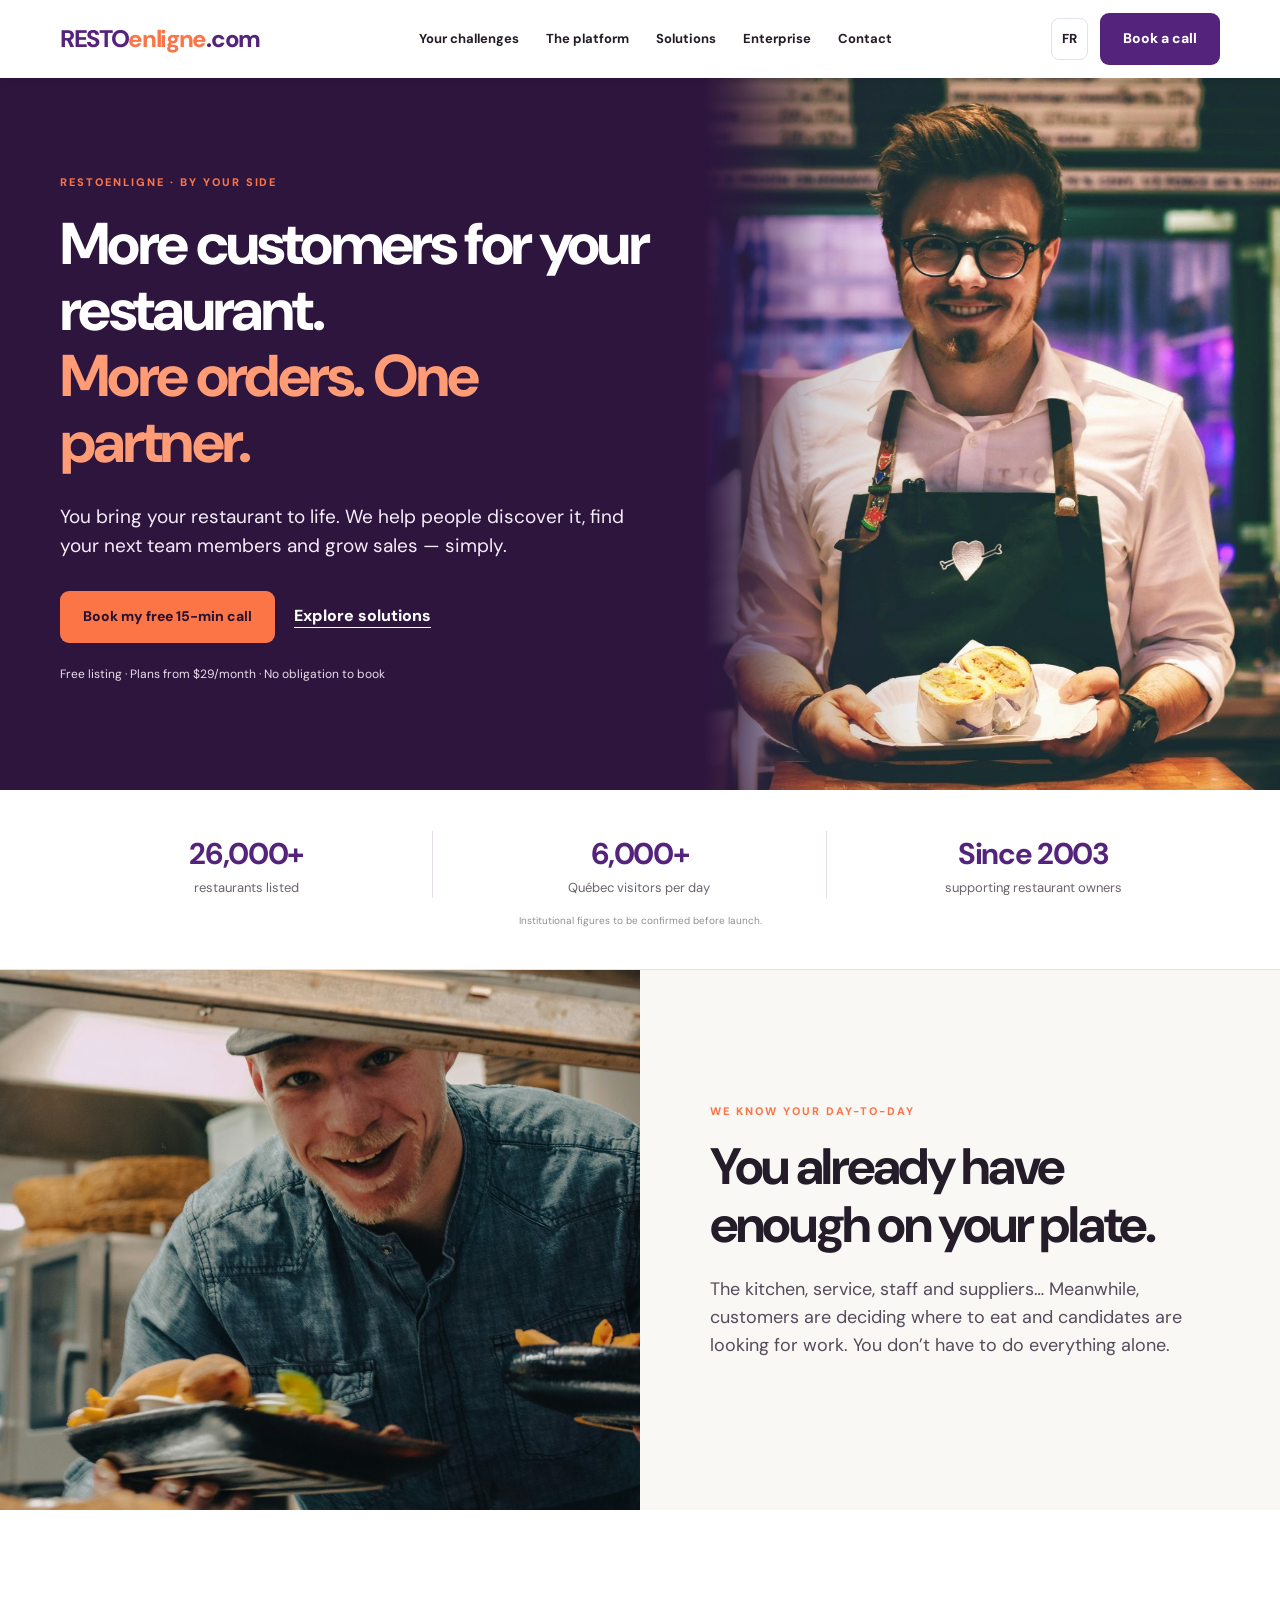
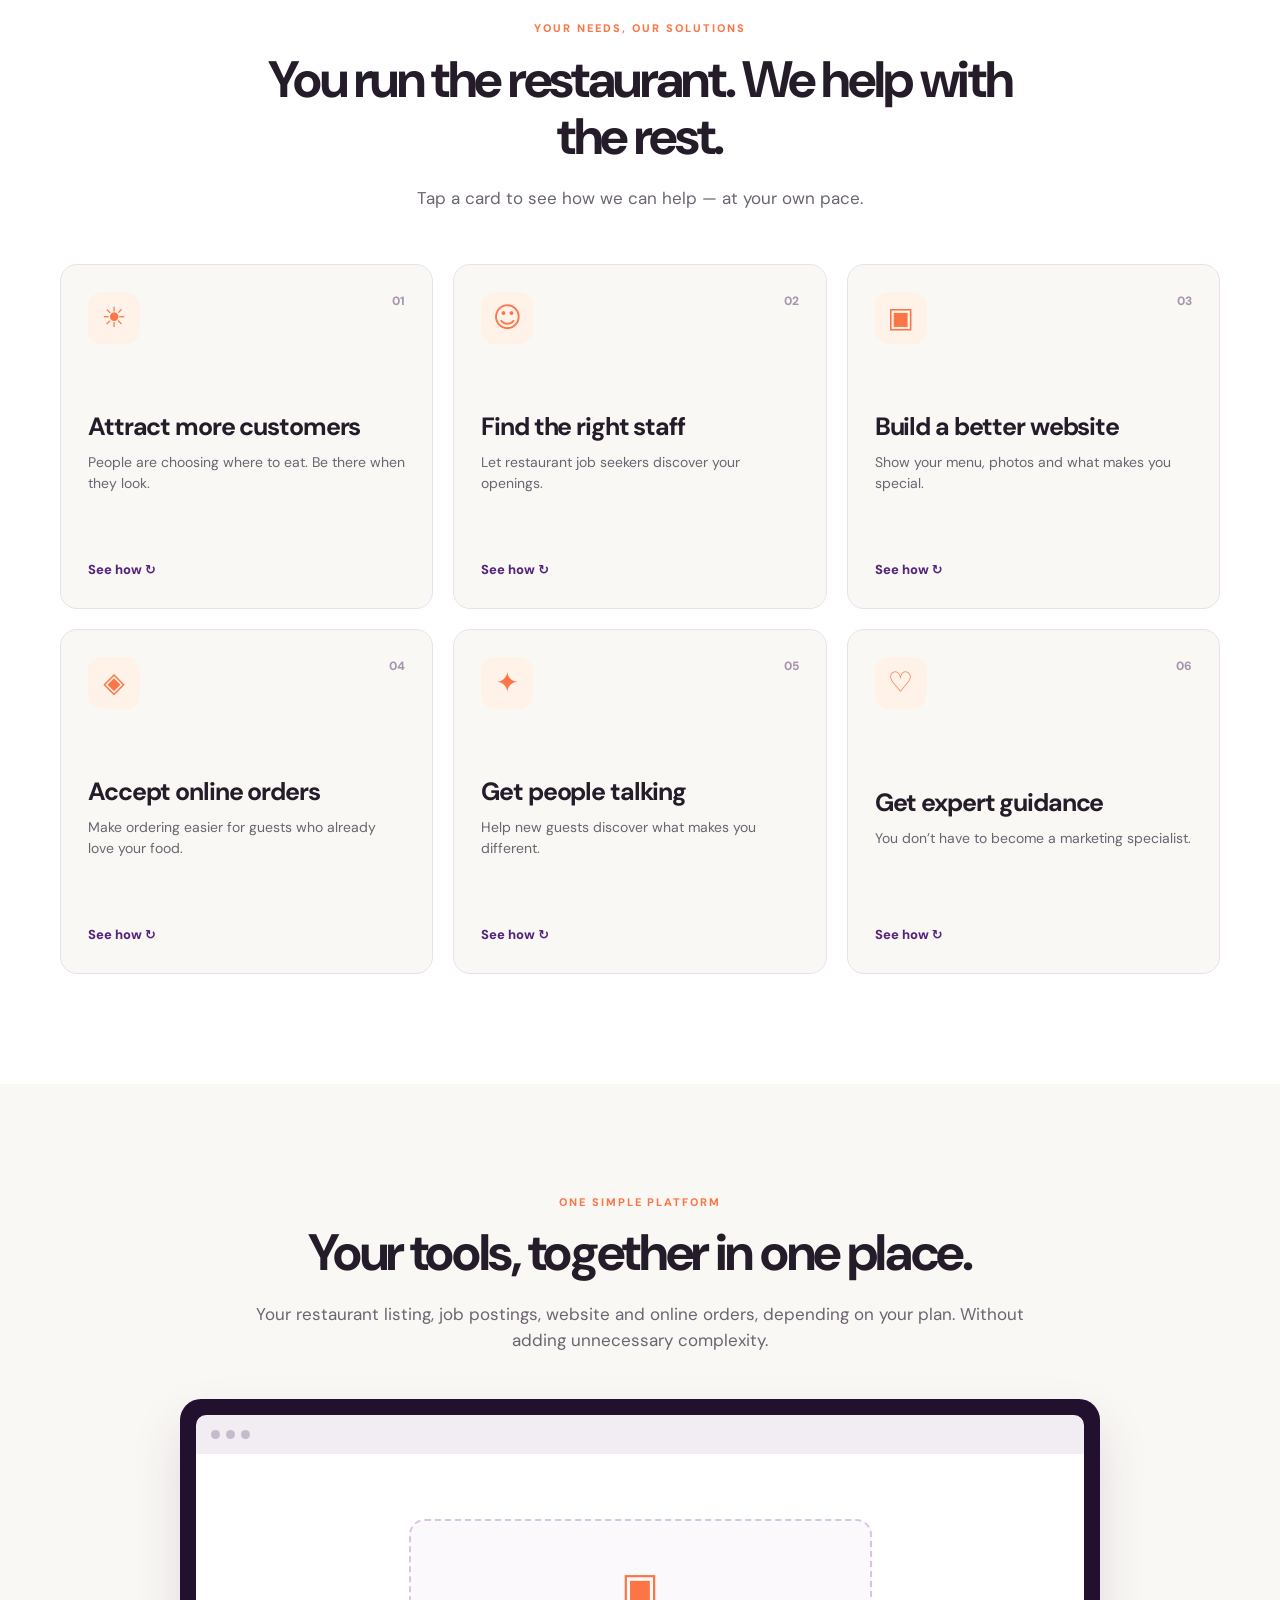
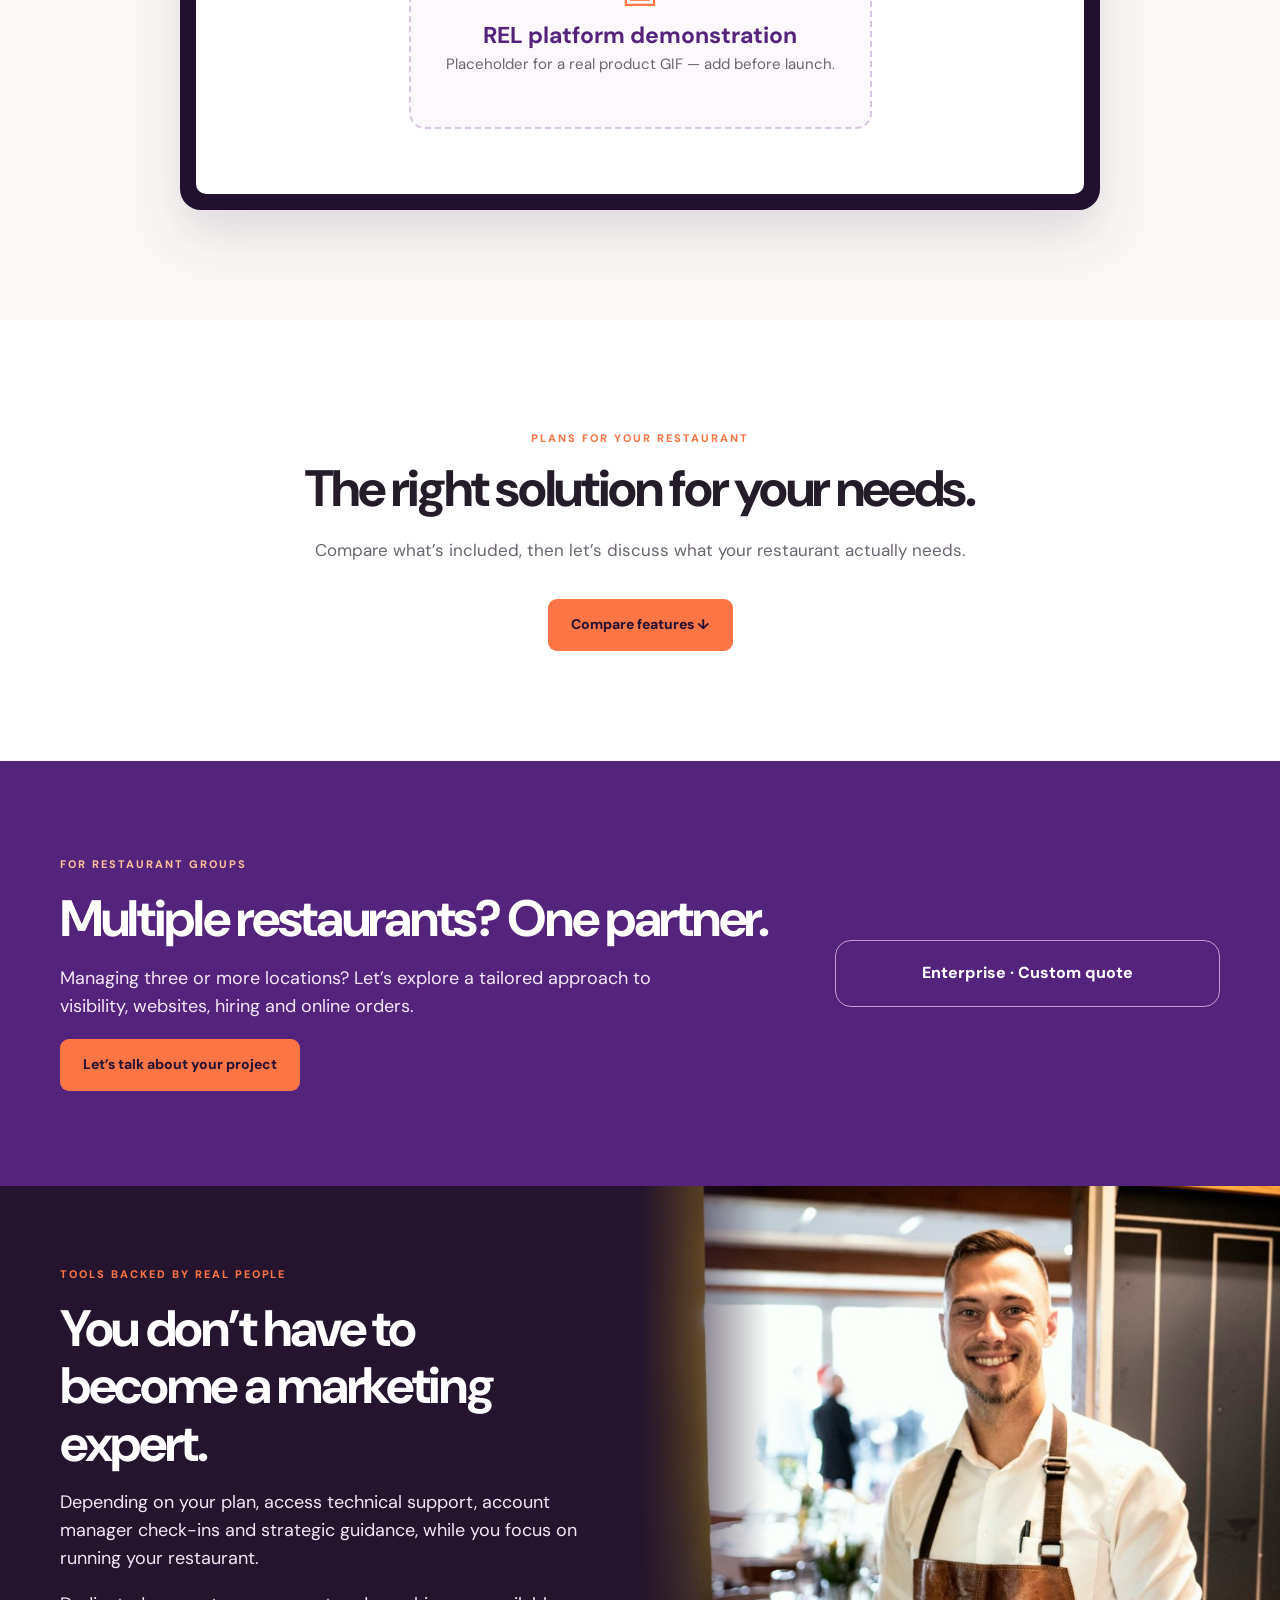
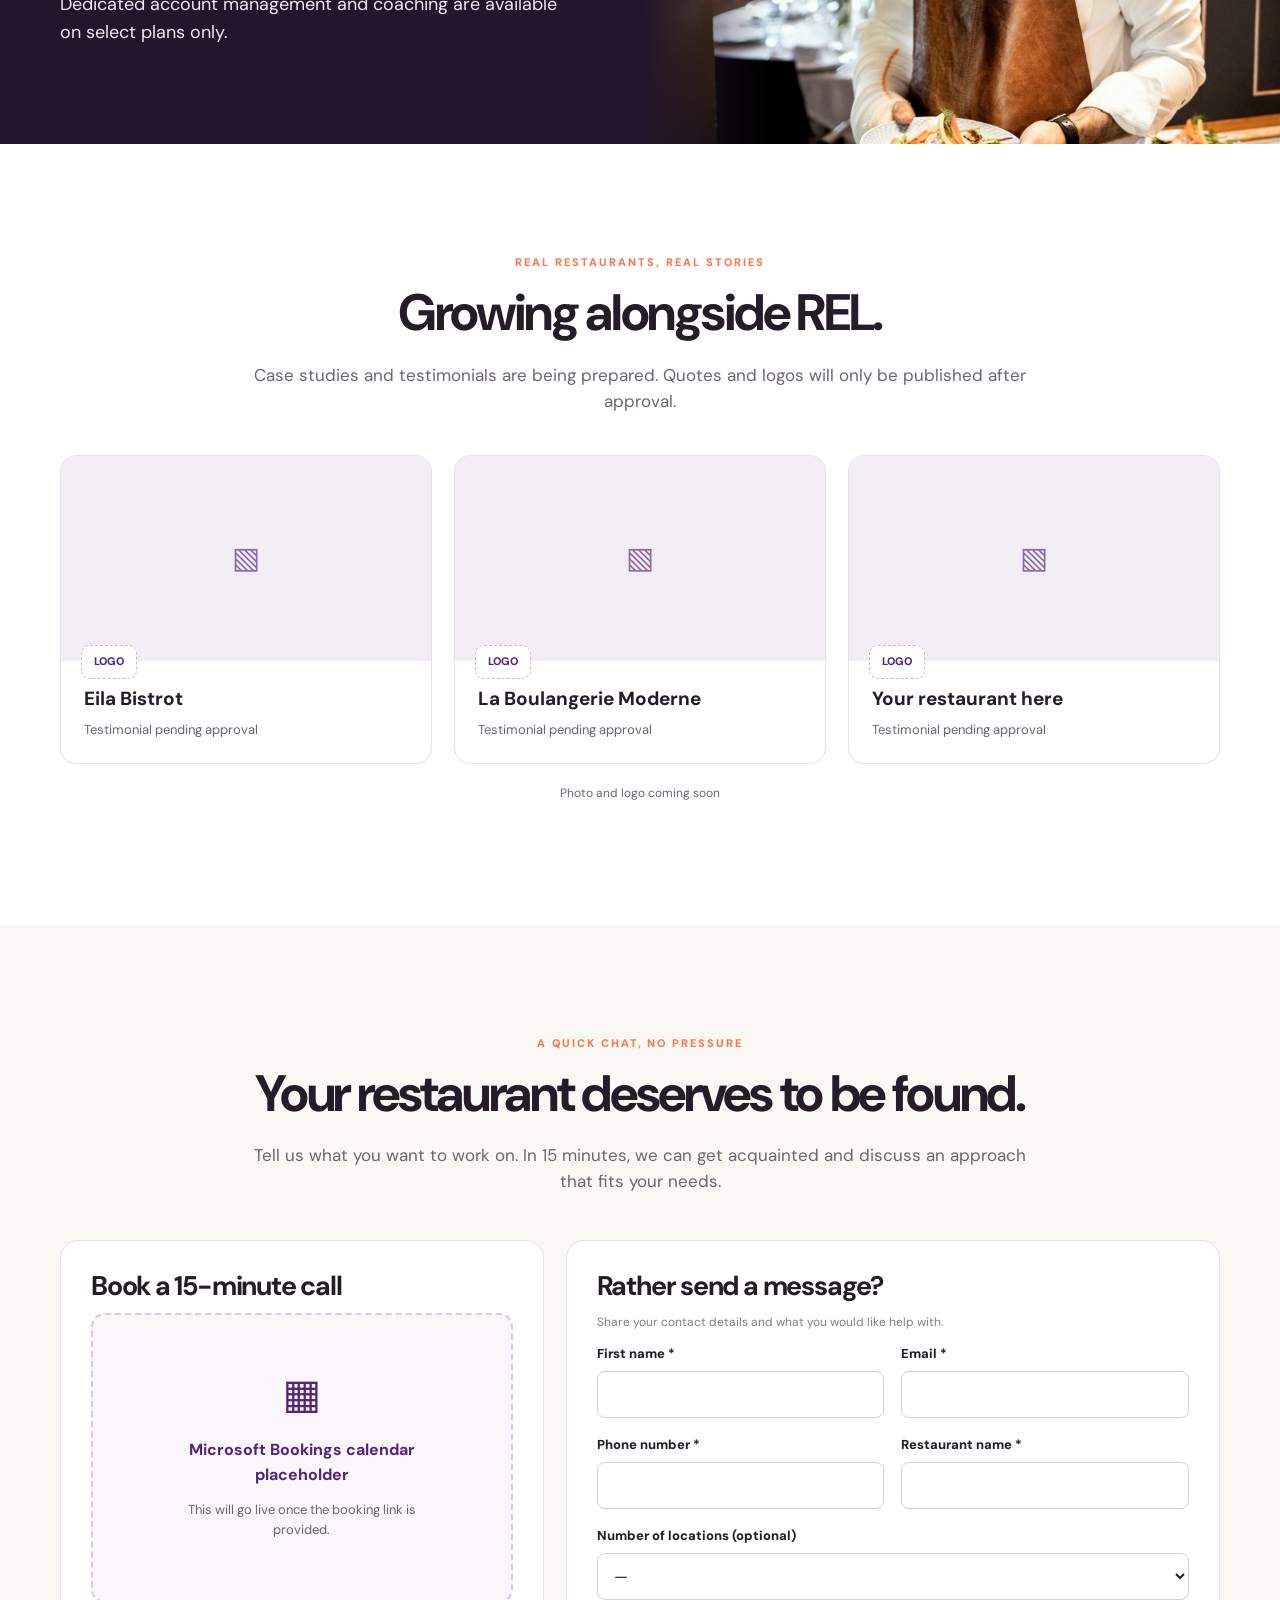
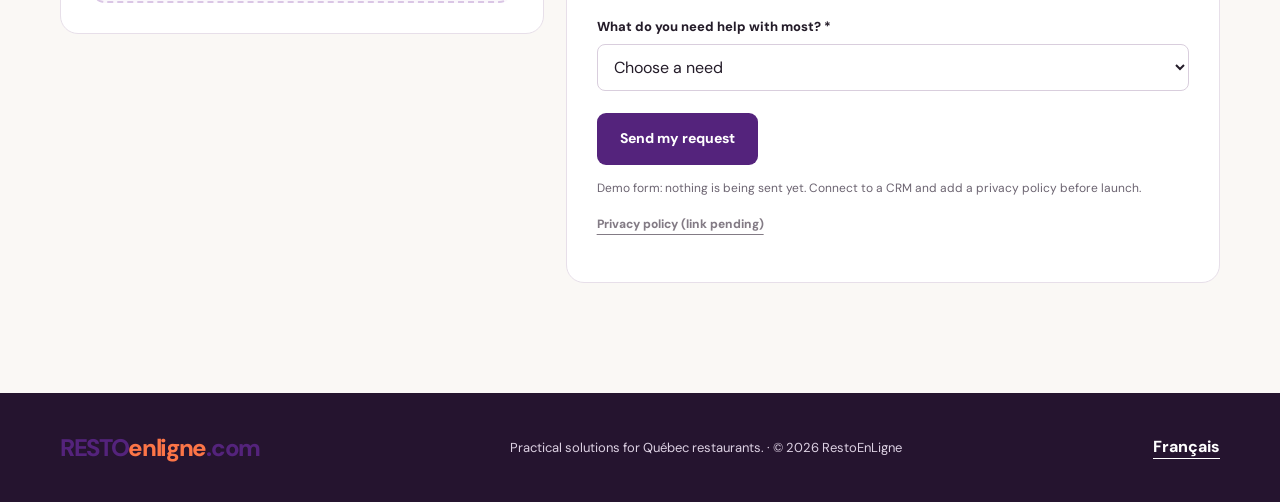
==== en/index.html @ 7eef3b2b "Add files via upload" ====
<!doctype html><html lang="en-CA"><head><meta charset="utf-8"><meta name="viewport" content="width=device-width,initial-scale=1"><meta name="theme-color" content="#54237C"><meta name="robots" content="noindex,nofollow"><title>Restaurant Visibility, Websites &amp; Online Ordering | RestoEnLigne</title><meta name="description" content="RestoEnLigne helps Québec restaurants with online visibility, hiring, restaurant websites and online orders. Free listing, plans from $29/month."><meta property="og:type" content="website"><meta property="og:title" content="Restaurant Visibility, Websites &amp; Online Ordering | RestoEnLigne"><meta property="og:description" content="RestoEnLigne helps Québec restaurants with online visibility, hiring, restaurant websites and online orders. Free listing, plans from $29/month."><link rel="stylesheet" href="../assets/styles.css"><link rel="preload" href="../assets/hero-restaurateur.jpg" as="image"><link rel="alternate" hreflang="fr-CA" href="https://restoenligne.com/restaurateurs/fr/"><link rel="alternate" hreflang="en-CA" href="https://restoenligne.com/restaurateurs/en/"><!-- Replace canonical/hreflang with actual deployment URLs when approved. Noindex stays on for review. --></head><body>
<a class="skip" href="#main">Skip to content</a><header class="header"><div class="nav container"><a class="logo" href="#top" aria-label="RestoEnLigne">RESTO<span>enligne</span>.com</a><nav class="links" id="navigation" aria-label="Main navigation"><a href="#defis">Your challenges</a><a href="#plateforme">The platform</a><a href="#solutions">Solutions</a><a href="#entreprise">Enterprise</a><a href="#contact">Contact</a></nav><div class="nav-right"><a class="lang" href="../fr/" hreflang="fr-CA">FR</a><a class="btn purple nav-cta" href="#contact">Book a call</a><button class="menu-button" type="button" aria-expanded="false" aria-controls="navigation" aria-label="Menu">☰</button></div></div></header>
<main id="main"><section id="top" class="hero"><div class="hero-grid"><div class="hero-copy"><div class="eyebrow">RestoEnLigne · by your side</div><h1>More customers for your restaurant.<em>More orders. One partner.</em></h1><p class="hero-desc">You bring your restaurant to life. We help people discover it, find your next team members and grow sales — simply.</p><div class="hero-actions"><a class="btn orange" href="#contact">Book my free 15-min call</a><a class="text-link" href="#defis">Explore solutions</a></div><p class="hero-note">Free listing · Plans from $29/month · No obligation to book</p></div><div class="hero-photo"><img src="../assets/hero-restaurateur.jpg" alt="Smiling restaurant worker behind the counter" fetchpriority="high"></div></div></section>
<section class="stats" aria-label="RestoEnLigne"><div class="container"><div class="stats-grid"><div class="stat"><strong>26,000+</strong><span>restaurants listed</span></div><div class="stat"><strong>6,000+</strong><span>Québec visitors per day</span></div><div class="stat"><strong>Since 2003</strong><span>supporting restaurant owners</span></div></div><p class="internal">Institutional figures to be confirmed before launch.</p></div></section>
<section class="split-band" id="defis"><div class="photo"><img src="../assets/cuisine-commandes.jpg" alt="Restaurant worker preparing food in a kitchen" loading="lazy"></div><div class="copy"><div class="eyebrow">We know your day-to-day</div><h2>You already have enough on your plate.</h2><p>The kitchen, service, staff and suppliers… Meanwhile, customers are deciding where to eat and candidates are looking for work. You don’t have to do everything alone.</p></div></section>
<section class="section cards-section" id="solutions"><div class="container"><div class="intro"><div class="eyebrow">Your needs, our solutions</div><h2>You run the restaurant. We help with the rest.</h2><p>Tap a card to see how we can help — at your own pace.</p></div><div class="cards-grid"><article class="flip" id="card-clients"><div class="flip-inner"><div class="face front"><div class="card-top"><span class="card-icon" aria-hidden="true">☀</span><span class="card-num">01</span></div><div><h3>Attract more customers</h3><p>People are choosing where to eat. Be there when they look.</p></div><span class="card-action">See how ↻</span></div><div class="face back"><div><small>A solution worth considering</small><div class="plan">Essential · Spotlight</div><h3>Help customers discover you online.</h3><p>An optimized RestoEnLigne listing helps people find your restaurant. Spotlight offers a free basic listing to get started.</p></div><span class="card-action">Back ↻</span></div></div><button class="flip-button" type="button" aria-pressed="false" aria-label="Attract more customers — See how"></button><a href="#contact" data-need="clients" class="card-link" aria-label="Let’s talk: Attract more customers">Let’s talk ↗</a></article><article class="flip" id="card-staff"><div class="flip-inner"><div class="face front"><div class="card-top"><span class="card-icon" aria-hidden="true">☺</span><span class="card-num">02</span></div><div><h3>Find the right staff</h3><p>Let restaurant job seekers discover your openings.</p></div><span class="card-action">See how ↻</span></div><div class="face back"><div><small>A solution worth considering</small><div class="plan">Essential</div><h3>Your job openings, easier to find.</h3><p>Publish job postings on RestoEnLigne so they can be discovered through search engines, subject to indexing criteria.</p></div><span class="card-action">Back ↻</span></div></div><button class="flip-button" type="button" aria-pressed="false" aria-label="Find the right staff — See how"></button><a href="#contact" data-need="staff" class="card-link" aria-label="Let’s talk: Find the right staff">Let’s talk ↗</a></article><article class="flip" id="card-website"><div class="flip-inner"><div class="face front"><div class="card-top"><span class="card-icon" aria-hidden="true">▣</span><span class="card-num">03</span></div><div><h3>Build a better website</h3><p>Show your menu, photos and what makes you special.</p></div><span class="card-action">See how ↻</span></div><div class="face back"><div><small>A solution worth considering</small><div class="plan">Visibility</div><h3>A website worthy of your food.</h3><p>A custom restaurant website featuring your menu, photos and all the information customers need.</p></div><span class="card-action">Back ↻</span></div></div><button class="flip-button" type="button" aria-pressed="false" aria-label="Build a better website — See how"></button><a href="#contact" data-need="website" class="card-link" aria-label="Let’s talk: Build a better website">Let’s talk ↗</a></article><article class="flip" id="card-orders"><div class="flip-inner"><div class="face front"><div class="card-top"><span class="card-icon" aria-hidden="true">◈</span><span class="card-num">04</span></div><div><h3>Accept online orders</h3><p>Make ordering easier for guests who already love your food.</p></div><span class="card-action">See how ↻</span></div><div class="face back"><div><small>A solution worth considering</small><div class="plan">Performance</div><h3>Make direct ordering easier.</h3><p>A dedicated restaurant page and an online ordering module. A 10% fee applies to online orders.</p></div><span class="card-action">Back ↻</span></div></div><button class="flip-button" type="button" aria-pressed="false" aria-label="Accept online orders — See how"></button><a href="#contact" data-need="orders" class="card-link" aria-label="Let’s talk: Accept online orders">Let’s talk ↗</a></article><article class="flip" id="card-marketing"><div class="flip-inner"><div class="face front"><div class="card-top"><span class="card-icon" aria-hidden="true">✦</span><span class="card-num">05</span></div><div><h3>Get people talking</h3><p>Help new guests discover what makes you different.</p></div><span class="card-action">See how ↻</span></div><div class="face back"><div><small>A solution worth considering</small><div class="plan">All-in-One · let’s discuss</div><h3>Put your restaurant in the spotlight.</h3><p>Promotional pages are included with All-in-One. Local marketing and creator partnerships can be discussed based on your goals.</p></div><span class="card-action">Back ↻</span></div></div><button class="flip-button" type="button" aria-pressed="false" aria-label="Get people talking — See how"></button><a href="#contact" data-need="marketing" class="card-link" aria-label="Let’s talk: Get people talking">Let’s talk ↗</a></article><article class="flip" id="card-coaching"><div class="flip-inner"><div class="face front"><div class="card-top"><span class="card-icon" aria-hidden="true">♡</span><span class="card-num">06</span></div><div><h3>Get expert guidance</h3><p>You don’t have to become a marketing specialist.</p></div><span class="card-action">See how ↻</span></div><div class="face back"><div><small>A solution worth considering</small><div class="plan">Select annual plans</div><h3>Useful tools, real people.</h3><p>Chat and email support starting with Essential. Account management and coaching are available on select annual plans only.</p></div><span class="card-action">Back ↻</span></div></div><button class="flip-button" type="button" aria-pressed="false" aria-label="Get expert guidance — See how"></button><a href="#contact" data-need="coaching" class="card-link" aria-label="Let’s talk: Get expert guidance">Let’s talk ↗</a></article></div></div></section>
<section class="section product" id="plateforme"><div class="container"><div class="intro"><div class="eyebrow">One simple platform</div><h2>Your tools, together in one place.</h2><p>Your restaurant listing, job postings, website and online orders, depending on your plan. Without adding unnecessary complexity.</p></div><div class="mock-browser"><div class="mock-bar"><span class="mock-dot"></span><span class="mock-dot"></span><span class="mock-dot"></span></div><div class="mock-screen"><div class="gif-placeholder"><div style="font-size:40px;color:var(--orange)" aria-hidden="true">▣</div><strong>REL platform demonstration</strong><p>Placeholder for a real product GIF — add before launch.</p></div></div></div></div></section>
<section class="section compare" id="comparateur"><div class="container"><div class="intro"><div class="eyebrow">Plans for your restaurant</div><h2>The right solution for your needs.</h2><p>Compare what’s included, then let’s discuss what your restaurant actually needs.</p></div><details><summary><span class="btn orange">Compare features ↓</span></summary><div class="table-scroll" role="region" tabindex="0" aria-label="The right solution for your needs."><table><thead><tr><th scope="col">Features</th><th scope="col" class="">Spotlight</th><th scope="col" class="">Essential</th><th scope="col" class="">Visibility</th><th scope="col" class="">Performance</th><th scope="col" class="featured">All-in-One</th><th scope="col" class="">Enterprise</th></tr></thead><tbody><tr><th scope="row">RestoEnLigne listing</th><td class=""><span class=check aria-label=Included>✓</span></td><td class=""><span class=check aria-label=Included>✓</span></td><td class=""><span class=check aria-label=Included>✓</span></td><td class=""><span class=check aria-label=Included>✓</span></td><td class="featured"><span class=check aria-label=Included>✓</span></td><td class="">Custom</td></tr><tr><th scope="row">Online visibility</th><td class="">—</td><td class=""><span class=check aria-label=Included>✓</span></td><td class=""><span class=check aria-label=Included>✓</span></td><td class="">—</td><td class="featured"><span class=check aria-label=Included>✓</span></td><td class="">Custom</td></tr><tr><th scope="row">Job postings</th><td class="">—</td><td class="">Included</td><td class="">Unlimited + promoted</td><td class="">—</td><td class="featured">Unlimited + promoted</td><td class="">Custom</td></tr><tr><th scope="row">Custom website</th><td class="">—</td><td class="">—</td><td class=""><span class=check aria-label=Included>✓</span></td><td class="">—</td><td class="featured"><span class=check aria-label=Included>✓</span></td><td class="">Custom</td></tr><tr><th scope="row">Promotional pages</th><td class="">—</td><td class="">—</td><td class="">—</td><td class="">—</td><td class="featured"><span class=check aria-label=Included>✓</span></td><td class="">Custom</td></tr><tr><th scope="row">Online ordering</th><td class="">—</td><td class="">—</td><td class="">—</td><td class=""><span class=check aria-label=Included>✓</span></td><td class="featured"><span class=check aria-label=Included>✓</span></td><td class="">Custom</td></tr><tr><th scope="row">Chat and email support</th><td class="">—</td><td class=""><span class=check aria-label=Included>✓</span></td><td class=""><span class=check aria-label=Included>✓</span></td><td class="">To confirm</td><td class="featured"><span class=check aria-label=Included>✓</span></td><td class="">Custom</td></tr><tr><th scope="row">Annual-plan guidance</th><td class="">—</td><td class="">REL Academy</td><td class="">Quarterly check-in</td><td class="">—</td><td class="featured">Monthly check-ins + quarterly coaching</td><td class="">Custom</td></tr></tbody></table></div><p class="compare-foot">A 10% fee applies to online orders. Exact plan terms are confirmed during your call.</p></details></div></section>
<section class="enterprise" id="entreprise"><div class="container enterprise-grid"><div><div class="eyebrow" style="color:#ffbe9c">For restaurant groups</div><h2>Multiple restaurants? One partner.</h2><p>Managing three or more locations? Let’s explore a tailored approach to visibility, websites, hiring and online orders.</p><a class="btn orange" href="#contact">Let’s talk about your project</a></div><div class="enterprise-pill">Enterprise · Custom quote</div></div></section>
<section class="human"><div class="human-copy"><div class="eyebrow">Tools backed by real people</div><h2>You don’t have to become a marketing expert.</h2><p>Depending on your plan, access technical support, account manager check-ins and strategic guidance, while you focus on running your restaurant.</p><p class="footnote">Dedicated account management and coaching are available on select plans only.</p></div><div class="human-photo"><img src="../assets/service-equipe.jpg" alt="Restaurant staff member in the dining area" loading="lazy"></div></section>
<section class="section stories" id="temoignages" data-status="placeholder"><div class="container"><div class="intro"><div class="eyebrow">Real restaurants, real stories</div><h2>Growing alongside REL.</h2><p>Case studies and testimonials are being prepared. Quotes and logos will only be published after approval.</p></div><div class="stories-grid"><article class="story"><div class="story-photo" role="img" aria-label="Photo and logo coming soon"><span class="photo-icon" aria-hidden="true">▧</span><div class="logo-slot">LOGO</div></div><div class="story-body"><strong>Eila Bistrot</strong><p>Testimonial pending approval</p></div></article><article class="story"><div class="story-photo" role="img" aria-label="Photo and logo coming soon"><span class="photo-icon" aria-hidden="true">▧</span><div class="logo-slot">LOGO</div></div><div class="story-body"><strong>La Boulangerie Moderne</strong><p>Testimonial pending approval</p></div></article><article class="story"><div class="story-photo" role="img" aria-label="Photo and logo coming soon"><span class="photo-icon" aria-hidden="true">▧</span><div class="logo-slot">LOGO</div></div><div class="story-body"><strong>Your restaurant here</strong><p>Testimonial pending approval</p></div></article></div><p class="stories-note">Photo and logo coming soon</p></div></section>
<section class="section contact" id="contact"><div class="container"><div class="intro"><div class="eyebrow">A quick chat, no pressure</div><h2>Your restaurant deserves to be found.</h2><p>Tell us what you want to work on. In 15 minutes, we can get acquainted and discuss an approach that fits your needs.</p></div><div class="contact-grid"><div class="contact-panel"><h3>Book a 15-minute call</h3><div class="booking-placeholder"><span aria-hidden="true">▦</span><strong>Microsoft Bookings calendar placeholder</strong><p>This will go live once the booking link is provided.</p></div></div><div class="contact-panel"><h3>Rather send a message?</h3><p class="footnote">Share your contact details and what you would like help with.</p><form id="contact-form"><div class="form-grid"><div class="field"><label for="first">First name *</label><input id="first" name="first" required autocomplete="given-name" maxlength="80"></div><div class="field"><label for="email">Email *</label><input id="email" name="email" type="email" required autocomplete="email" maxlength="254"></div><div class="field"><label for="phone">Phone number *</label><input id="phone" name="phone" type="tel" inputmode="tel" autocomplete="tel" pattern="[+0-9 ()-]{7,24}" title="7 to 24 characters: numbers, +, spaces, parentheses and dashes" required></div><div class="field"><label for="restaurant">Restaurant name *</label><input id="restaurant" name="restaurant" required maxlength="130" autocomplete="organization"></div><div class="field wide"><label for="locations">Number of locations (optional)</label><select id="locations" name="locations"><option value="">—</option><option>1</option><option>2</option><option>3–5</option><option>6+</option></select></div><div class="field wide"><label for="need">What do you need help with most? *</label><select id="need" name="need" required><option value="">Choose a need</option><option value="clients">Attract more customers</option><option value="staff">Find restaurant staff</option><option value="website">Create or improve my website</option><option value="orders">Accept online orders</option><option value="marketing">Get people talking about my restaurant</option><option value="coaching">Get coaching / guidance</option><option value="multiple">Several needs</option><option value="other">Other</option></select></div><div class="field wide hidden" id="other-wrap"><label for="other">Tell us more</label><textarea id="other" name="other"></textarea></div></div><button class="btn purple" type="submit" style="margin-top:22px">Send my request</button><p class="privacy-note">Demo form: nothing is being sent yet. Connect to a CRM and add a privacy policy before launch.</p><p><a class="text-link footnote" href="#" aria-disabled="true" onclick="return false">Privacy policy (link pending)</a></p><p id="form-msg" tabindex="-1" hidden class="form-msg" role="status">Demo form only: your message has not been sent.</p></form></div></div></div></section></main>
<footer class="footer"><div class="container"><a class="logo" href="#top">RESTO<span>enligne</span>.com</a><p>Practical solutions for Québec restaurants. · © 2026 RestoEnLigne</p><a href="../fr/" class="text-link">Français</a></div></footer><script src="../assets/site.js" defer></script></body></html>
---- assets/styles.css ----
@import url('https://fonts.googleapis.com/css2?family=DM+Sans:wght@400;500;600;700;800&display=swap');
:root{--purple:#54237c;--purple-dark:#2d153e;--orange:#fc7547;--cream:#faf8f5;--ink:#241c29;--muted:#6c6471;--line:#e7dfe9}*{box-sizing:border-box}html{scroll-behavior:smooth}body{margin:0;color:var(--ink);font:16px/1.55 'DM Sans',system-ui,sans-serif;background:#fff}h1,h2,h3,p{margin-top:0}h1,h2,h3{letter-spacing:-.045em;line-height:1.12}a{color:inherit;text-decoration:none}button,input,select,textarea{font:inherit}button{cursor:pointer}button:focus-visible,a:focus-visible,input:focus-visible,select:focus-visible,textarea:focus-visible{outline:3px solid var(--orange);outline-offset:4px}img{max-width:100%;height:auto} .container{width:min(1160px,calc(100% - 48px));margin-inline:auto} .skip{position:absolute;left:-9999px;background:white;padding:10px;z-index:100}.skip:focus{left:12px;top:12px}.header{height:78px;background:white;position:sticky;top:0;z-index:40;box-shadow:0 1px 12px #190b1e12}.nav{height:100%;display:flex;align-items:center;justify-content:space-between;gap:20px}.logo{color:var(--purple);font-weight:800;font-size:24px;letter-spacing:-.055em;white-space:nowrap}.logo span{color:var(--orange)}.links{display:flex;align-items:center;gap:27px;font-size:13px;font-weight:700}.nav-right{display:flex;align-items:center;gap:12px}.lang{font-size:13px;font-weight:800;border:1px solid var(--line);border-radius:8px;padding:10px}.menu-button{display:none;border:0;background:transparent;font-size:24px}.btn{display:inline-flex;align-items:center;justify-content:center;border:0;border-radius:9px;padding:15px 23px;font-size:14px;font-weight:800;min-height:48px;transition:transform .15s ease,filter .15s ease;text-align:center}.btn:hover{transform:translateY(-2px);filter:brightness(1.04)}.btn.purple{background:var(--purple);color:#fff}.btn.orange{background:var(--orange);color:#281231}.btn.white{background:white;color:var(--purple)}.text-link{font-weight:800;text-decoration:underline;text-underline-offset:6px}.eyebrow{font-size:11px;font-weight:800;letter-spacing:.18em;text-transform:uppercase;color:var(--orange)}.section{padding:110px 0}.intro{text-align:center;max-width:800px;margin:0 auto}.intro h2{font-size:clamp(34px,4vw,58px);margin:13px 0 20px}.intro p{font-size:17px;color:var(--muted)}.hero{background:var(--purple-dark);color:white;min-height:640px}.hero-grid{display:grid;grid-template-columns:minmax(0,1.1fr) minmax(0,.9fr);align-items:stretch;min-height:640px}.hero-copy{padding:96px 38px 95px max(24px,calc((100vw - 1160px)/2));align-self:center;position:relative;z-index:2}.hero h1{font-size:clamp(42px,4.6vw,73px);font-weight:800;margin:21px 0 26px;max-width:800px}.hero h1 em{display:block;font-style:normal;color:#ff9b75}.hero-desc{font-size:19px;max-width:610px;line-height:1.56;color:#f7ecfa}.hero-actions{display:flex;align-items:center;gap:19px;flex-wrap:wrap;margin-top:30px}.hero-note{font-size:12px;color:#e9ddeb;margin-top:22px}.hero-photo{position:relative;overflow:hidden;min-height:580px}.hero-photo img{width:100%;height:100%;position:absolute;inset:0;object-fit:cover;object-position:51% 27%}.hero-photo:after{content:'';position:absolute;inset:0;background:linear-gradient(90deg,var(--purple-dark) 0%,#2d153e30 20%,transparent 45%)}.stats{border-bottom:1px solid var(--line);padding:41px 0;background:#fff}.stats-grid{display:grid;grid-template-columns:repeat(3,1fr);gap:20px}.stat{text-align:center;border-right:1px solid var(--line)}.stat:last-child{border:0}.stat strong{display:block;color:var(--purple);font-size:30px;letter-spacing:-.045em}.stat span{display:block;color:var(--muted);font-size:13px}.stats .internal{font-size:10px;color:#938d96;margin:15px 0 0;text-align:center}.split-band{background:var(--cream);display:grid;grid-template-columns:1fr 1fr;min-height:540px}.split-band .photo{min-height:540px;overflow:hidden}.split-band .photo img{width:100%;height:100%;object-fit:cover;object-position:50% 16%;display:block}.split-band .copy{display:flex;flex-direction:column;justify-content:center;padding:70px max(32px,calc((100vw - 1160px)/2)) 70px 70px}.split-band h2{font-size:clamp(35px,4vw,58px);margin:18px 0 23px;max-width:570px}.split-band p{font-size:18px;max-width:580px;color:#554b5a}.cards-section{background:white}.cards-grid{display:grid;grid-template-columns:repeat(3,1fr);gap:20px;margin-top:52px}.flip{min-height:295px;perspective:1000px}.flip-button{position:relative;width:100%;height:100%;min-height:295px;display:block;text-align:left;border:0;background:transparent;padding:0;border-radius:17px;cursor:pointer}.flip-inner{position:relative;height:100%;min-height:295px;transition:transform .55s cubic-bezier(.2,.7,.2,1);transform-style:preserve-3d}.flip.is-flipped .flip-inner{transform:rotateY(180deg)}.face{position:absolute;inset:0;border-radius:17px;padding:30px;backface-visibility:hidden;-webkit-backface-visibility:hidden;display:flex;flex-direction:column;align-items:flex-start;justify-content:space-between;overflow:hidden}.front{background:var(--cream);border:1px solid #e9e0e9}.front:hover{border-color:#fcb68c}.back{background:var(--purple);color:white;transform:rotateY(180deg);border:1px solid var(--purple)}.card-top{width:100%;display:flex;justify-content:space-between;align-items:start}.card-icon{width:52px;height:52px;display:grid;place-items:center;color:var(--orange);border-radius:14px;font-size:28px;background:#fff2e9}.card-num{font-size:12px;font-weight:800;color:#a595ad}.face h3{font-size:25px;margin:16px 0 11px}.face p{font-size:14px;color:#6c6471;line-height:1.5;margin:0}.back h3{font-size:20px;margin:10px 0 9px;color:white}.back p{color:#f8eefb}.back small{font-size:11px;color:#ffae86;font-weight:800;text-transform:uppercase;letter-spacing:.07em}.back .plan{font-size:13px;font-weight:800;color:#ffbd98}.card-action{font-size:13px;color:var(--purple);font-weight:800;margin-top:12px}.back .card-action{color:#ffc29d}.card-intro{max-width:670px}.product{background:var(--cream)}.mock-browser{max-width:920px;margin:45px auto 0;background:#21102e;border-radius:21px;padding:16px;box-shadow:0 24px 50px #31174122}.mock-bar{background:#f1edf3;padding:15px;border-radius:10px 10px 0 0;display:flex;gap:6px}.mock-dot{width:9px;height:9px;border-radius:50%;background:#c6bbcb}.mock-screen{background:#fff;min-height:340px;border-radius:0 0 10px 10px;display:grid;place-items:center;padding:30px;text-align:center}.mock-screen strong{font-size:23px;color:var(--purple)}.mock-screen p{max-width:440px;color:var(--muted);font-size:15px}.gif-placeholder{border:2px dashed #d9c5e2;padding:35px;max-width:580px;border-radius:16px;background:#fcf9fd}.footnote{color:#837b85;font-size:12px}.compare{background:white}.compare details{margin-top:36px}.compare summary{list-style:none;cursor:pointer;display:flex;justify-content:center;align-items:center;gap:10px}.compare summary::-webkit-details-marker{display:none}.compare summary .btn{pointer-events:none}.compare details[open] summary{margin-bottom:27px}.table-scroll{overflow-x:auto;border:1px solid #e6dfe9;border-radius:18px;box-shadow:0 8px 25px #2e10380b}.table-scroll table{border-collapse:collapse;width:100%;min-width:850px;font-size:13px}.table-scroll th,.table-scroll td{padding:17px 12px;text-align:center;border-bottom:1px solid #eee7ee}.table-scroll th{background:#f4eaf7;color:var(--purple);font-size:13px}.table-scroll th:first-child,.table-scroll td:first-child{text-align:left;padding-left:20px;font-weight:800}.table-scroll th.featured{background:var(--orange);color:#26142b}.table-scroll td.featured{background:#fff4ed}.table-scroll tr:hover td{background:#faf5fc}.table-scroll tr:hover td.featured{background:#ffede4}.check{display:inline-grid;place-items:center;width:23px;height:23px;border-radius:50%;background:#fce0d3;color:#a43b0e;font-weight:900}.compare-foot{color:#675a6c;font-size:12px;margin-top:22px}.enterprise{background:var(--purple);color:white;padding:95px 0}.enterprise-grid{display:grid;grid-template-columns:1.3fr .7fr;gap:60px;align-items:center}.enterprise h2{font-size:clamp(36px,4vw,56px);margin:17px 0 18px}.enterprise p{color:#f4e8f8;font-size:18px;max-width:660px}.enterprise-pill{border:1px solid #c59ccf;padding:20px 24px;border-radius:16px;text-align:center;font-weight:800}.human{background:#24142d;color:white;display:grid;grid-template-columns:1fr 1fr;min-height:520px}.human .human-copy{padding:80px 60px 80px max(24px,calc((100vw - 1160px)/2));align-self:center}.human h2{font-size:clamp(35px,4vw,53px);margin:17px 0}.human p{color:#f3e8f5;max-width:560px;font-size:18px}.human-photo{min-height:520px;position:relative;overflow:hidden}.human-photo img{width:100%;height:100%;position:absolute;inset:0;object-fit:cover;object-position:50% 15%}.human-photo:before{content:'';position:absolute;inset:0;background:linear-gradient(90deg,#24142d,transparent 20%);z-index:1}.stories{background:#fff}.stories-grid{display:grid;grid-template-columns:repeat(3,1fr);gap:22px;margin-top:40px}.story{border:1px solid var(--line);border-radius:16px;overflow:hidden}.story-photo{height:205px;background:#f3edf6;display:grid;place-items:center;text-align:center;position:relative;color:var(--purple)}.story-photo .photo-icon{font-size:30px;opacity:.65}.story-body{padding:23px}.story-body strong{font-size:19px}.story-body p{font-size:13px;color:var(--muted);margin:7px 0 0}.logo-slot{position:absolute;bottom:-18px;left:20px;border-radius:9px;border:1px dashed #cbb8d2;padding:7px 12px;background:white;font-size:11px;color:var(--purple);font-weight:800}.stories-note{text-align:center;margin-top:20px;font-size:12px;color:var(--muted)}.contact{background:var(--cream)}.contact-grid{display:grid;grid-template-columns:.85fr 1.15fr;gap:22px;margin-top:45px;align-items:start}.contact-panel{background:white;border:1px solid var(--line);border-radius:18px;padding:30px;min-width:0}.contact-panel h3{font-size:27px;margin:0 0 12px}.booking-placeholder{border:2px dashed #dac6e5;border-radius:14px;background:#faf7fb;min-height:290px;display:flex;flex-direction:column;align-items:center;justify-content:center;text-align:center;padding:25px;color:var(--purple);gap:12px}.booking-placeholder span{font-size:41px}.booking-placeholder strong{max-width:290px}.booking-placeholder p{color:var(--muted);max-width:270px;font-size:13px}.form-grid{display:grid;grid-template-columns:1fr 1fr;gap:17px}.field{display:flex;flex-direction:column;gap:7px;min-width:0}.field.wide{grid-column:1/-1}.field label{font-size:13px;font-weight:800}.field input,.field select,.field textarea{width:100%;min-height:47px;border:1px solid #d9cedd;border-radius:8px;background:white;padding:10px 12px;color:var(--ink)}.field textarea{min-height:95px;resize:vertical}.form-msg{font-size:13px;color:#6b4b79;margin:12px 0}.privacy-note{color:var(--muted);font-size:12px;margin:14px 0}.footer{padding:36px 0;background:#25142f;color:white}.footer .container{display:flex;align-items:center;justify-content:space-between;gap:16px}.footer p{font-size:13px;color:#ddd1e3;margin:0}.hidden{display:none!important}
@media(max-width:1050px){.links{gap:14px}.nav-cta{padding:12px;font-size:12px}.hero h1{font-size:clamp(41px,5.2vw,65px)}.hero-copy{padding-left:32px}.cards-grid{grid-template-columns:repeat(2,1fr)}.split-band .copy{padding:55px 35px}.human .human-copy{padding:60px 35px}}
@media(max-width:760px){.container{width:min(100% - 34px,1160px)}.header{height:66px}.logo{font-size:21px}.links{display:none;position:absolute;top:66px;left:0;right:0;background:white;padding:17px;box-shadow:0 15px 25px #21132922;flex-direction:column;align-items:start}.links.open{display:flex}.menu-button{display:block}.nav-cta{padding:10px 13px;min-height:41px;font-size:11px}.nav-right{gap:6px}.lang{font-size:12px;padding:8px}.section{padding:75px 0}.hero,.hero-grid{min-height:0}.hero-grid{display:flex;flex-direction:column-reverse}.hero-photo{min-height:320px;height:42svh;max-height:440px}.hero-photo img{position:absolute;object-position:50% 22%}.hero-photo:after{background:linear-gradient(0deg,#2d153e 0%,transparent 45%)}.hero-copy{padding:12px 23px 72px;max-width:720px;align-self:stretch}.hero h1{font-size:clamp(35px,9vw,57px);margin:15px 0 18px}.hero-desc{font-size:17px}.hero-actions{margin-top:24px;gap:15px;align-items:stretch}.hero-actions .btn{width:100%}.hero-note{line-height:1.55}.stats{padding:31px 0}.stats-grid{grid-template-columns:repeat(3,1fr);gap:0}.stat{padding:0 7px}.stat strong{font-size:clamp(17px,5vw,25px)}.stat span{font-size:11px}.stats .internal{padding:0 15px}.split-band{grid-template-columns:1fr}.split-band .photo{min-height:310px;height:42svh}.split-band .copy{padding:48px 23px 60px}.split-band h2{font-size:clamp(35px,8vw,47px)}.split-band p{font-size:16px}.intro h2{font-size:clamp(32px,8vw,47px)}.intro p{font-size:16px}.cards-grid{grid-template-columns:1fr;gap:14px;margin-top:30px}.flip,.flip-button,.flip-inner{min-height:255px}.face{padding:25px}.face h3{font-size:24px}.back h3{font-size:19px}.mock-browser{padding:9px;margin-top:27px;border-radius:13px}.mock-screen{min-height:260px}.gif-placeholder{padding:25px 15px}.enterprise-grid,.contact-grid{grid-template-columns:1fr}.enterprise{padding:73px 0}.human{grid-template-columns:1fr}.human-photo{grid-row:1;min-height:320px;height:40svh}.human .human-copy{padding:45px 23px 65px}.stories-grid{grid-template-columns:1fr}.story-photo{height:220px}.contact-panel{padding:23px}.form-grid{grid-template-columns:1fr}.footer .container{flex-direction:column;text-align:center}.menu-button{margin-right:0}}
@media(max-width:420px){.nav-cta{font-size:10px;padding:9px 10px}.hero h1{font-size:36px}.hero-photo{min-height:265px}.stats-grid{grid-template-columns:1fr;gap:16px}.stat{border-right:0;border-bottom:1px solid var(--line);padding-bottom:15px}.stat:last-child{border-bottom:0;padding-bottom:0}.contact-panel{padding:18px}}
@media(prefers-reduced-motion:reduce){html{scroll-behavior:auto}.flip-inner,.btn{transition:none!important}}

.flip{position:relative}.flip-button{position:absolute;inset:0;z-index:2;opacity:0;width:100%;height:100%;min-height:0;display:block}.flip .card-link{position:absolute;bottom:18px;left:30px;z-index:3;pointer-events:none;color:#ffcaad;font-size:13px;font-weight:800;opacity:0}.flip.is-flipped .card-link{opacity:1;pointer-events:auto}.flip.is-flipped .card-action{opacity:0}.flip .card-link:focus-visible{background:#fff;color:var(--purple);padding:4px;border-radius:4px}/* Final content-fit tweaks for verbose French and responsive cards */
.flip,.flip-inner,.flip-button{min-height:345px}.flip .face{padding:27px}.flip .back p{font-size:13px;line-height:1.48}.flip .back h3{font-size:19px}.flip .back .plan{font-size:12px}.flip .back .card-action{margin:0}
@media(max-width:760px){.flip,.flip-inner,.flip-button{min-height:325px}.flip .face{padding:23px}.flip .card-link{left:23px;bottom:16px}}
@media(max-width:375px){.flip,.flip-inner,.flip-button{min-height:350px}}
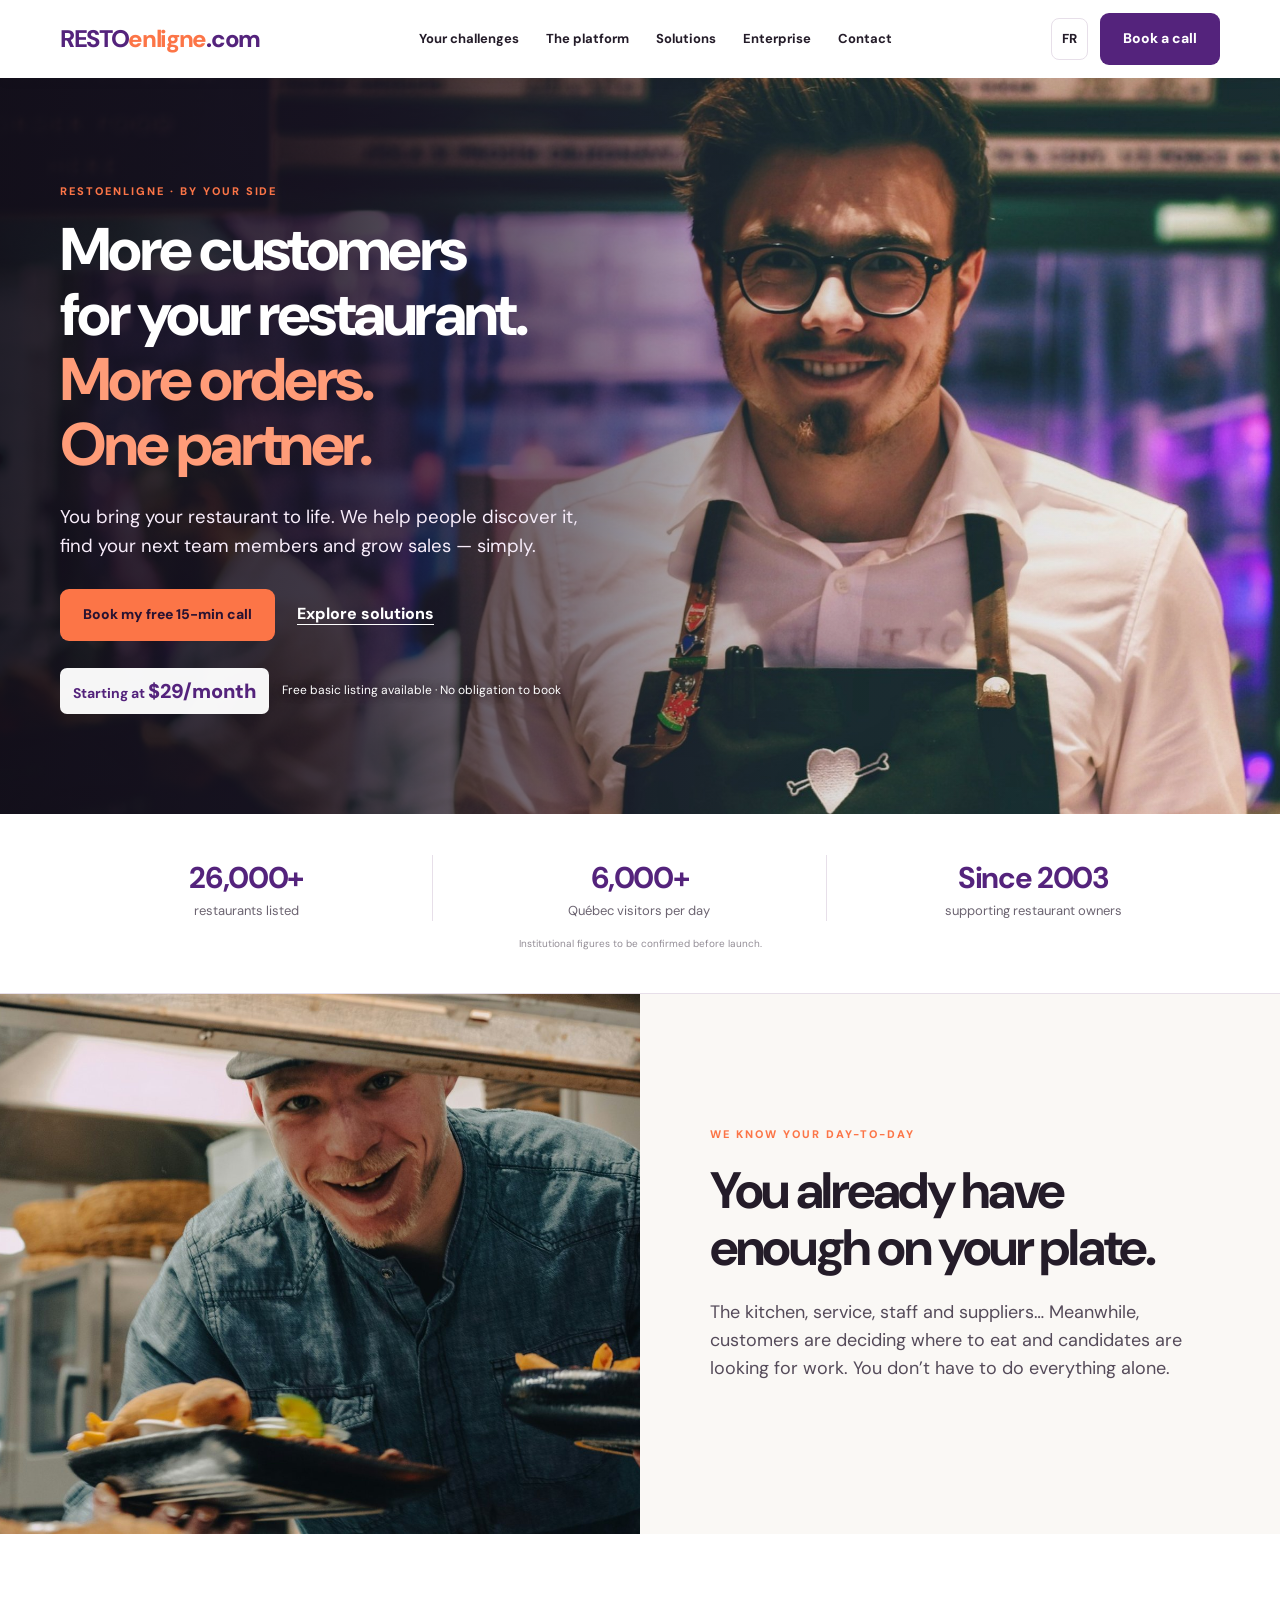
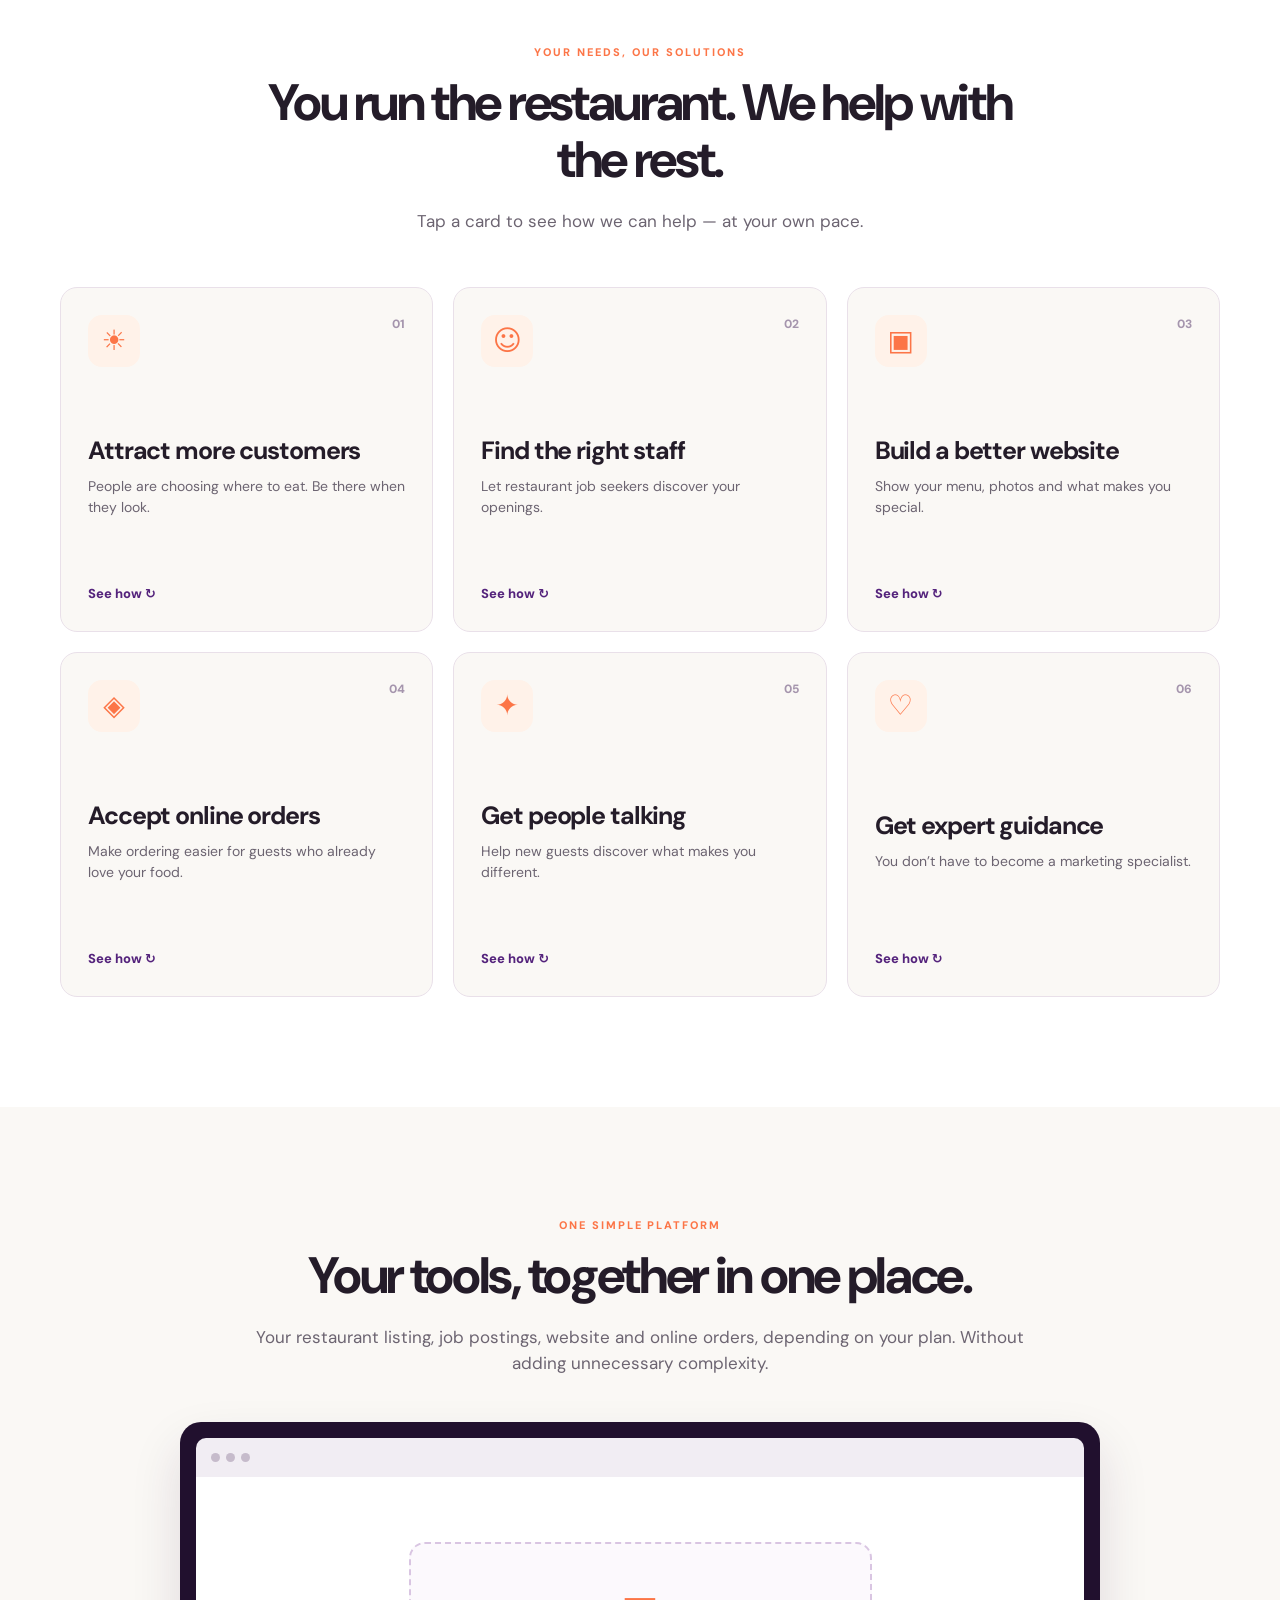
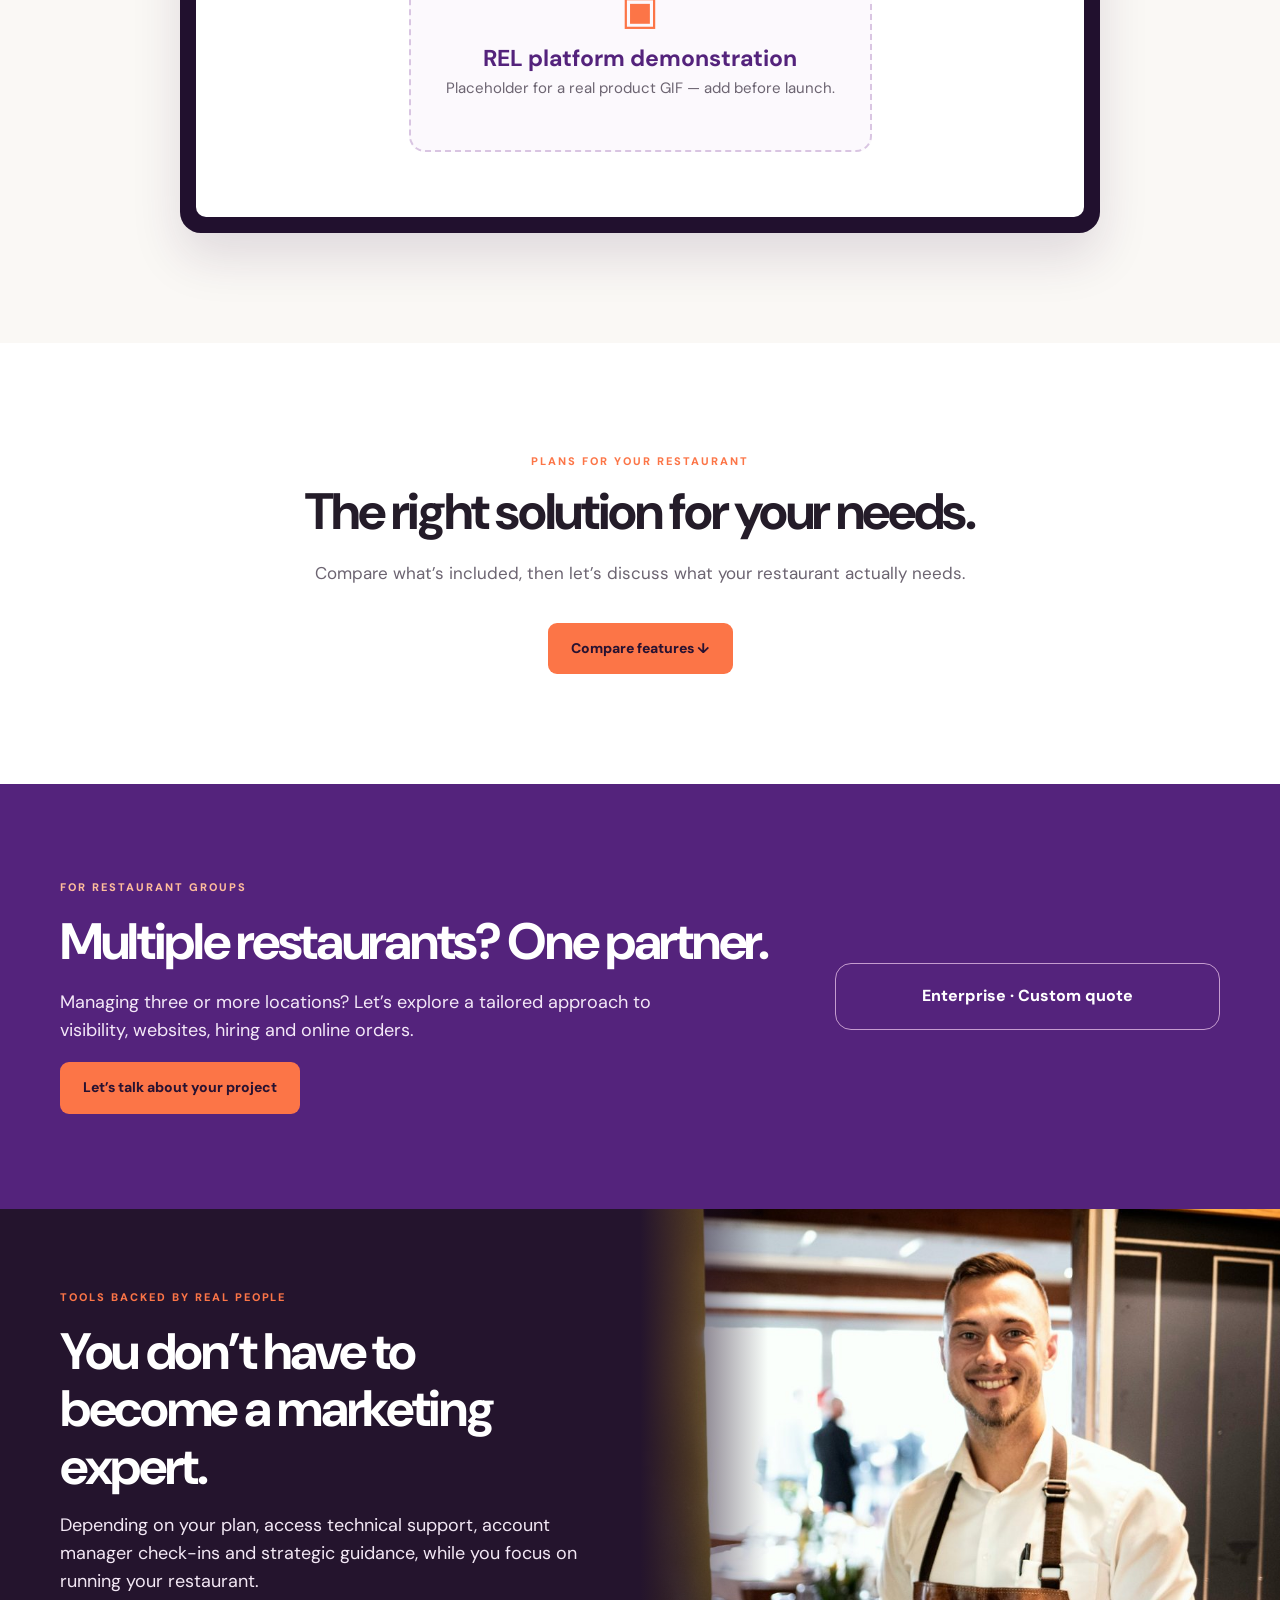
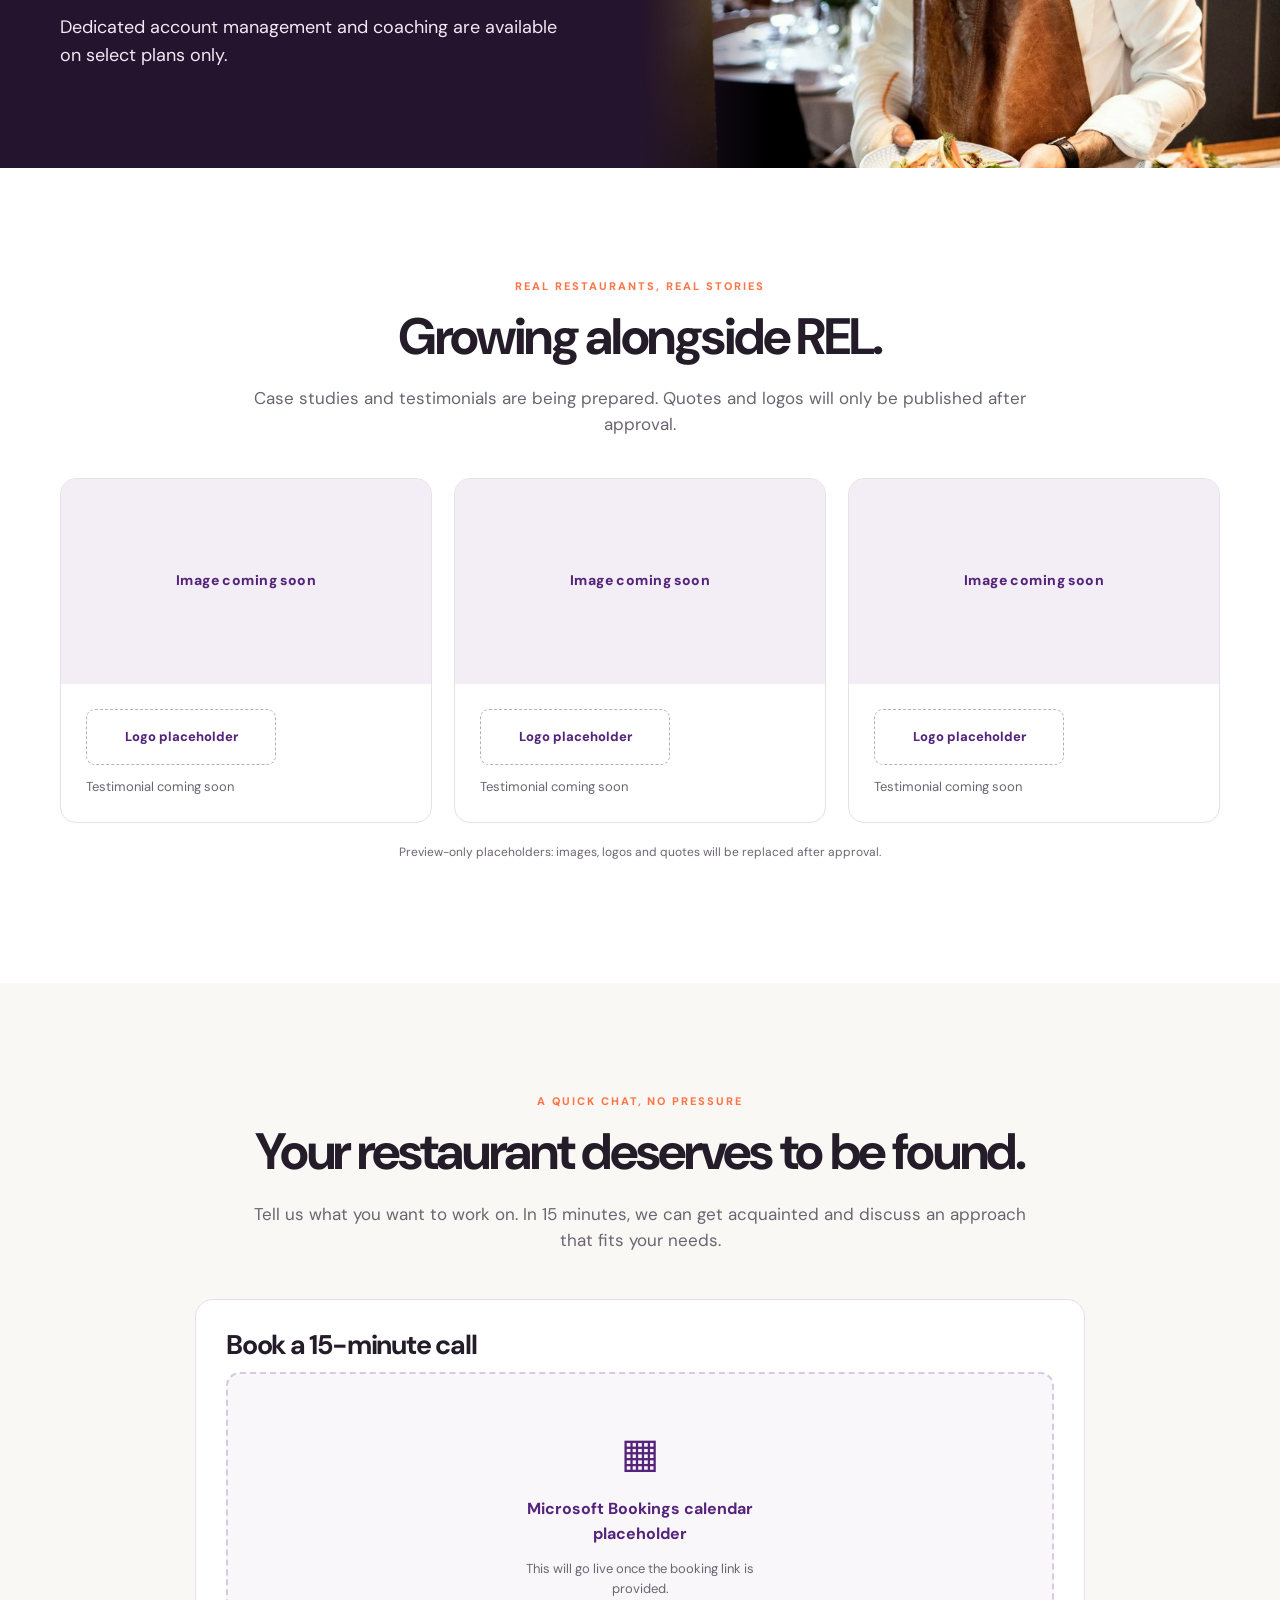
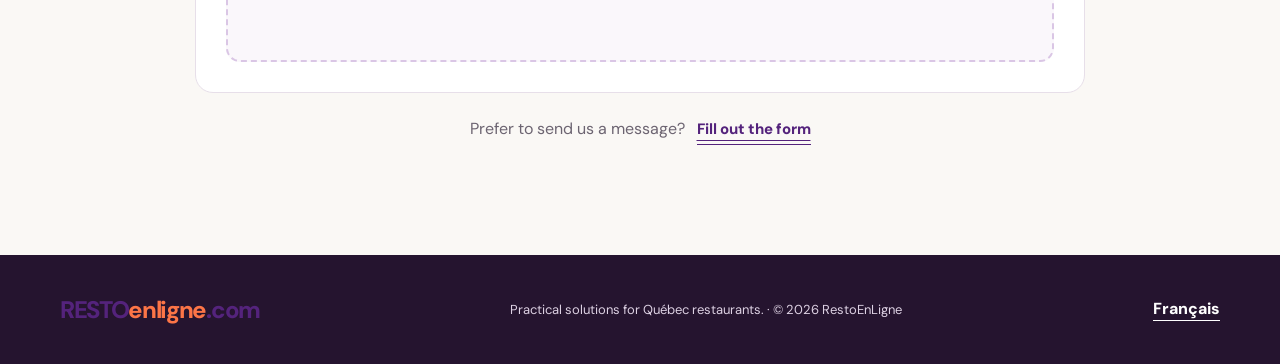
==== commit c780309d: "Add files via upload" ====
--- a/en/index.html
+++ b/en/index.html
@@ -1,13 +1,14 @@
-<!doctype html><html lang="en-CA"><head><meta charset="utf-8"><meta name="viewport" content="width=device-width,initial-scale=1"><meta name="theme-color" content="#54237C"><meta name="robots" content="noindex,nofollow"><title>Restaurant Visibility, Websites &amp; Online Ordering | RestoEnLigne</title><meta name="description" content="RestoEnLigne helps Québec restaurants with online visibility, hiring, restaurant websites and online orders. Free listing, plans from $29/month."><meta property="og:type" content="website"><meta property="og:title" content="Restaurant Visibility, Websites &amp; Online Ordering | RestoEnLigne"><meta property="og:description" content="RestoEnLigne helps Québec restaurants with online visibility, hiring, restaurant websites and online orders. Free listing, plans from $29/month."><link rel="stylesheet" href="../assets/styles.css"><link rel="preload" href="../assets/hero-restaurateur.jpg" as="image"><link rel="alternate" hreflang="fr-CA" href="https://restoenligne.com/restaurateurs/fr/"><link rel="alternate" hreflang="en-CA" href="https://restoenligne.com/restaurateurs/en/"><!-- Replace canonical/hreflang with actual deployment URLs when approved. Noindex stays on for review. --></head><body>
-<a class="skip" href="#main">Skip to content</a><header class="header"><div class="nav container"><a class="logo" href="#top" aria-label="RestoEnLigne">RESTO<span>enligne</span>.com</a><nav class="links" id="navigation" aria-label="Main navigation"><a href="#defis">Your challenges</a><a href="#plateforme">The platform</a><a href="#solutions">Solutions</a><a href="#entreprise">Enterprise</a><a href="#contact">Contact</a></nav><div class="nav-right"><a class="lang" href="../fr/" hreflang="fr-CA">FR</a><a class="btn purple nav-cta" href="#contact">Book a call</a><button class="menu-button" type="button" aria-expanded="false" aria-controls="navigation" aria-label="Menu">☰</button></div></div></header>
-<main id="main"><section id="top" class="hero"><div class="hero-grid"><div class="hero-copy"><div class="eyebrow">RestoEnLigne · by your side</div><h1>More customers for your restaurant.<em>More orders. One partner.</em></h1><p class="hero-desc">You bring your restaurant to life. We help people discover it, find your next team members and grow sales — simply.</p><div class="hero-actions"><a class="btn orange" href="#contact">Book my free 15-min call</a><a class="text-link" href="#defis">Explore solutions</a></div><p class="hero-note">Free listing · Plans from $29/month · No obligation to book</p></div><div class="hero-photo"><img src="../assets/hero-restaurateur.jpg" alt="Smiling restaurant worker behind the counter" fetchpriority="high"></div></div></section>
-<section class="stats" aria-label="RestoEnLigne"><div class="container"><div class="stats-grid"><div class="stat"><strong>26,000+</strong><span>restaurants listed</span></div><div class="stat"><strong>6,000+</strong><span>Québec visitors per day</span></div><div class="stat"><strong>Since 2003</strong><span>supporting restaurant owners</span></div></div><p class="internal">Institutional figures to be confirmed before launch.</p></div></section>
-<section class="split-band" id="defis"><div class="photo"><img src="../assets/cuisine-commandes.jpg" alt="Restaurant worker preparing food in a kitchen" loading="lazy"></div><div class="copy"><div class="eyebrow">We know your day-to-day</div><h2>You already have enough on your plate.</h2><p>The kitchen, service, staff and suppliers… Meanwhile, customers are deciding where to eat and candidates are looking for work. You don’t have to do everything alone.</p></div></section>
-<section class="section cards-section" id="solutions"><div class="container"><div class="intro"><div class="eyebrow">Your needs, our solutions</div><h2>You run the restaurant. We help with the rest.</h2><p>Tap a card to see how we can help — at your own pace.</p></div><div class="cards-grid"><article class="flip" id="card-clients"><div class="flip-inner"><div class="face front"><div class="card-top"><span class="card-icon" aria-hidden="true">☀</span><span class="card-num">01</span></div><div><h3>Attract more customers</h3><p>People are choosing where to eat. Be there when they look.</p></div><span class="card-action">See how ↻</span></div><div class="face back"><div><small>A solution worth considering</small><div class="plan">Essential · Spotlight</div><h3>Help customers discover you online.</h3><p>An optimized RestoEnLigne listing helps people find your restaurant. Spotlight offers a free basic listing to get started.</p></div><span class="card-action">Back ↻</span></div></div><button class="flip-button" type="button" aria-pressed="false" aria-label="Attract more customers — See how"></button><a href="#contact" data-need="clients" class="card-link" aria-label="Let’s talk: Attract more customers">Let’s talk ↗</a></article><article class="flip" id="card-staff"><div class="flip-inner"><div class="face front"><div class="card-top"><span class="card-icon" aria-hidden="true">☺</span><span class="card-num">02</span></div><div><h3>Find the right staff</h3><p>Let restaurant job seekers discover your openings.</p></div><span class="card-action">See how ↻</span></div><div class="face back"><div><small>A solution worth considering</small><div class="plan">Essential</div><h3>Your job openings, easier to find.</h3><p>Publish job postings on RestoEnLigne so they can be discovered through search engines, subject to indexing criteria.</p></div><span class="card-action">Back ↻</span></div></div><button class="flip-button" type="button" aria-pressed="false" aria-label="Find the right staff — See how"></button><a href="#contact" data-need="staff" class="card-link" aria-label="Let’s talk: Find the right staff">Let’s talk ↗</a></article><article class="flip" id="card-website"><div class="flip-inner"><div class="face front"><div class="card-top"><span class="card-icon" aria-hidden="true">▣</span><span class="card-num">03</span></div><div><h3>Build a better website</h3><p>Show your menu, photos and what makes you special.</p></div><span class="card-action">See how ↻</span></div><div class="face back"><div><small>A solution worth considering</small><div class="plan">Visibility</div><h3>A website worthy of your food.</h3><p>A custom restaurant website featuring your menu, photos and all the information customers need.</p></div><span class="card-action">Back ↻</span></div></div><button class="flip-button" type="button" aria-pressed="false" aria-label="Build a better website — See how"></button><a href="#contact" data-need="website" class="card-link" aria-label="Let’s talk: Build a better website">Let’s talk ↗</a></article><article class="flip" id="card-orders"><div class="flip-inner"><div class="face front"><div class="card-top"><span class="card-icon" aria-hidden="true">◈</span><span class="card-num">04</span></div><div><h3>Accept online orders</h3><p>Make ordering easier for guests who already love your food.</p></div><span class="card-action">See how ↻</span></div><div class="face back"><div><small>A solution worth considering</small><div class="plan">Performance</div><h3>Make direct ordering easier.</h3><p>A dedicated restaurant page and an online ordering module. A 10% fee applies to online orders.</p></div><span class="card-action">Back ↻</span></div></div><button class="flip-button" type="button" aria-pressed="false" aria-label="Accept online orders — See how"></button><a href="#contact" data-need="orders" class="card-link" aria-label="Let’s talk: Accept online orders">Let’s talk ↗</a></article><article class="flip" id="card-marketing"><div class="flip-inner"><div class="face front"><div class="card-top"><span class="card-icon" aria-hidden="true">✦</span><span class="card-num">05</span></div><div><h3>Get people talking</h3><p>Help new guests discover what makes you different.</p></div><span class="card-action">See how ↻</span></div><div class="face back"><div><small>A solution worth considering</small><div class="plan">All-in-One · let’s discuss</div><h3>Put your restaurant in the spotlight.</h3><p>Promotional pages are included with All-in-One. Local marketing and creator partnerships can be discussed based on your goals.</p></div><span class="card-action">Back ↻</span></div></div><button class="flip-button" type="button" aria-pressed="false" aria-label="Get people talking — See how"></button><a href="#contact" data-need="marketing" class="card-link" aria-label="Let’s talk: Get people talking">Let’s talk ↗</a></article><article class="flip" id="card-coaching"><div class="flip-inner"><div class="face front"><div class="card-top"><span class="card-icon" aria-hidden="true">♡</span><span class="card-num">06</span></div><div><h3>Get expert guidance</h3><p>You don’t have to become a marketing specialist.</p></div><span class="card-action">See how ↻</span></div><div class="face back"><div><small>A solution worth considering</small><div class="plan">Select annual plans</div><h3>Useful tools, real people.</h3><p>Chat and email support starting with Essential. Account management and coaching are available on select annual plans only.</p></div><span class="card-action">Back ↻</span></div></div><button class="flip-button" type="button" aria-pressed="false" aria-label="Get expert guidance — See how"></button><a href="#contact" data-need="coaching" class="card-link" aria-label="Let’s talk: Get expert guidance">Let’s talk ↗</a></article></div></div></section>
-<section class="section product" id="plateforme"><div class="container"><div class="intro"><div class="eyebrow">One simple platform</div><h2>Your tools, together in one place.</h2><p>Your restaurant listing, job postings, website and online orders, depending on your plan. Without adding unnecessary complexity.</p></div><div class="mock-browser"><div class="mock-bar"><span class="mock-dot"></span><span class="mock-dot"></span><span class="mock-dot"></span></div><div class="mock-screen"><div class="gif-placeholder"><div style="font-size:40px;color:var(--orange)" aria-hidden="true">▣</div><strong>REL platform demonstration</strong><p>Placeholder for a real product GIF — add before launch.</p></div></div></div></div></section>
-<section class="section compare" id="comparateur"><div class="container"><div class="intro"><div class="eyebrow">Plans for your restaurant</div><h2>The right solution for your needs.</h2><p>Compare what’s included, then let’s discuss what your restaurant actually needs.</p></div><details><summary><span class="btn orange">Compare features ↓</span></summary><div class="table-scroll" role="region" tabindex="0" aria-label="The right solution for your needs."><table><thead><tr><th scope="col">Features</th><th scope="col" class="">Spotlight</th><th scope="col" class="">Essential</th><th scope="col" class="">Visibility</th><th scope="col" class="">Performance</th><th scope="col" class="featured">All-in-One</th><th scope="col" class="">Enterprise</th></tr></thead><tbody><tr><th scope="row">RestoEnLigne listing</th><td class=""><span class=check aria-label=Included>✓</span></td><td class=""><span class=check aria-label=Included>✓</span></td><td class=""><span class=check aria-label=Included>✓</span></td><td class=""><span class=check aria-label=Included>✓</span></td><td class="featured"><span class=check aria-label=Included>✓</span></td><td class="">Custom</td></tr><tr><th scope="row">Online visibility</th><td class="">—</td><td class=""><span class=check aria-label=Included>✓</span></td><td class=""><span class=check aria-label=Included>✓</span></td><td class="">—</td><td class="featured"><span class=check aria-label=Included>✓</span></td><td class="">Custom</td></tr><tr><th scope="row">Job postings</th><td class="">—</td><td class="">Included</td><td class="">Unlimited + promoted</td><td class="">—</td><td class="featured">Unlimited + promoted</td><td class="">Custom</td></tr><tr><th scope="row">Custom website</th><td class="">—</td><td class="">—</td><td class=""><span class=check aria-label=Included>✓</span></td><td class="">—</td><td class="featured"><span class=check aria-label=Included>✓</span></td><td class="">Custom</td></tr><tr><th scope="row">Promotional pages</th><td class="">—</td><td class="">—</td><td class="">—</td><td class="">—</td><td class="featured"><span class=check aria-label=Included>✓</span></td><td class="">Custom</td></tr><tr><th scope="row">Online ordering</th><td class="">—</td><td class="">—</td><td class="">—</td><td class=""><span class=check aria-label=Included>✓</span></td><td class="featured"><span class=check aria-label=Included>✓</span></td><td class="">Custom</td></tr><tr><th scope="row">Chat and email support</th><td class="">—</td><td class=""><span class=check aria-label=Included>✓</span></td><td class=""><span class=check aria-label=Included>✓</span></td><td class="">To confirm</td><td class="featured"><span class=check aria-label=Included>✓</span></td><td class="">Custom</td></tr><tr><th scope="row">Annual-plan guidance</th><td class="">—</td><td class="">REL Academy</td><td class="">Quarterly check-in</td><td class="">—</td><td class="featured">Monthly check-ins + quarterly coaching</td><td class="">Custom</td></tr></tbody></table></div><p class="compare-foot">A 10% fee applies to online orders. Exact plan terms are confirmed during your call.</p></details></div></section>
+<!DOCTYPE html>
+<html lang="en-CA"><head><meta charset="utf-8"/><meta content="width=device-width,initial-scale=1" name="viewport"/><meta content="#54237C" name="theme-color"/><meta content="noindex,nofollow" name="robots"/><title>Restaurant Visibility, Websites &amp; Online Ordering | RestoEnLigne</title><meta content="RestoEnLigne helps Québec restaurants with online visibility, hiring, restaurant websites and online orders. Free listing, plans from $29/month." name="description"/><meta content="website" property="og:type"/><meta content="Restaurant Visibility, Websites &amp; Online Ordering | RestoEnLigne" property="og:title"/><meta content="RestoEnLigne helps Québec restaurants with online visibility, hiring, restaurant websites and online orders. Free listing, plans from $29/month." property="og:description"/><link href="../assets/styles.css" rel="stylesheet"/><link as="image" href="../assets/hero-restaurateur.jpg" rel="preload"/><link href="https://restoenligne.com/restaurateurs/fr/" hreflang="fr-CA" rel="alternate"/><link href="https://restoenligne.com/restaurateurs/en/" hreflang="en-CA" rel="alternate"/><!-- Replace canonical/hreflang with actual deployment URLs when approved. Noindex stays on for review. --></head><body>
+<a class="skip" href="#main">Skip to content</a><header class="header"><div class="nav container"><a aria-label="RestoEnLigne" class="logo" href="#top">RESTO<span>enligne</span>.com</a><nav aria-label="Main navigation" class="links" id="navigation"><a href="#defis">Your challenges</a><a href="#plateforme">The platform</a><a href="#solutions">Solutions</a><a href="#entreprise">Enterprise</a><a href="#contact">Contact</a></nav><div class="nav-right"><a class="lang" href="../fr/" hreflang="fr-CA">FR</a><a class="btn purple nav-cta" href="#contact">Book a call</a><button aria-controls="navigation" aria-expanded="false" aria-label="Menu" class="menu-button" type="button">☰</button></div></div></header>
+<main id="main"><section class="hero hero-immersive" id="top" aria-labelledby="hero-title"><div class="hero-container"><div class="hero-copy"><div class="eyebrow">RestoEnLigne · by your side</div><h1 id="hero-title">More customers for your restaurant.<em>More orders. One partner.</em></h1><p class="hero-desc">You bring your restaurant to life. We help people discover it, find your next team members and grow sales — simply.</p><div class="hero-actions"><a class="btn orange" href="#contact">Book my free 15-min call</a><a class="text-link" href="#defis">Explore solutions</a></div><div class="hero-pricing" aria-label="Plans starting at 29 dollars per month"><span class="hero-price">Starting at <strong>$29/month</strong></span><span class="hero-free">Free basic listing available · No obligation to book</span></div></div></div></section>
+<section aria-label="RestoEnLigne" class="stats"><div class="container"><div class="stats-grid"><div class="stat"><strong>26,000+</strong><span>restaurants listed</span></div><div class="stat"><strong>6,000+</strong><span>Québec visitors per day</span></div><div class="stat"><strong>Since 2003</strong><span>supporting restaurant owners</span></div></div><p class="internal">Institutional figures to be confirmed before launch.</p></div></section>
+<section class="split-band" id="defis"><div class="photo"><img alt="Restaurant worker preparing food in a kitchen" loading="lazy" src="../assets/cuisine-commandes.jpg"/></div><div class="copy"><div class="eyebrow">We know your day-to-day</div><h2>You already have enough on your plate.</h2><p>The kitchen, service, staff and suppliers… Meanwhile, customers are deciding where to eat and candidates are looking for work. You don’t have to do everything alone.</p></div></section>
+<section class="section cards-section" id="solutions"><div class="container"><div class="intro"><div class="eyebrow">Your needs, our solutions</div><h2>You run the restaurant. We help with the rest.</h2><p>Tap a card to see how we can help — at your own pace.</p></div><div class="cards-grid"><article class="flip" id="card-clients"><div class="flip-inner"><div class="face front"><div class="card-top"><span aria-hidden="true" class="card-icon">☀</span><span class="card-num">01</span></div><div><h3>Attract more customers</h3><p>People are choosing where to eat. Be there when they look.</p></div><span class="card-action">See how ↻</span></div><div class="face back"><div><small>A solution worth considering</small><div class="plan">Essential · Spotlight</div><h3>Help customers discover you online.</h3><p>An optimized RestoEnLigne listing helps people find your restaurant. Spotlight offers a free basic listing to get started.</p></div><span class="card-action">Back ↻</span></div></div><button aria-label="Attract more customers — See how" aria-pressed="false" class="flip-button" type="button"></button><a aria-label="Let’s talk: Attract more customers" class="card-link" data-need="clients" href="#contact">Let’s talk ↗</a></article><article class="flip" id="card-staff"><div class="flip-inner"><div class="face front"><div class="card-top"><span aria-hidden="true" class="card-icon">☺</span><span class="card-num">02</span></div><div><h3>Find the right staff</h3><p>Let restaurant job seekers discover your openings.</p></div><span class="card-action">See how ↻</span></div><div class="face back"><div><small>A solution worth considering</small><div class="plan">Essential</div><h3>Your job openings, easier to find.</h3><p>Publish job postings on RestoEnLigne so they can be discovered through search engines, subject to indexing criteria.</p></div><span class="card-action">Back ↻</span></div></div><button aria-label="Find the right staff — See how" aria-pressed="false" class="flip-button" type="button"></button><a aria-label="Let’s talk: Find the right staff" class="card-link" data-need="staff" href="#contact">Let’s talk ↗</a></article><article class="flip" id="card-website"><div class="flip-inner"><div class="face front"><div class="card-top"><span aria-hidden="true" class="card-icon">▣</span><span class="card-num">03</span></div><div><h3>Build a better website</h3><p>Show your menu, photos and what makes you special.</p></div><span class="card-action">See how ↻</span></div><div class="face back"><div><small>A solution worth considering</small><div class="plan">Visibility</div><h3>A website worthy of your food.</h3><p>A custom restaurant website featuring your menu, photos and all the information customers need.</p></div><span class="card-action">Back ↻</span></div></div><button aria-label="Build a better website — See how" aria-pressed="false" class="flip-button" type="button"></button><a aria-label="Let’s talk: Build a better website" class="card-link" data-need="website" href="#contact">Let’s talk ↗</a></article><article class="flip" id="card-orders"><div class="flip-inner"><div class="face front"><div class="card-top"><span aria-hidden="true" class="card-icon">◈</span><span class="card-num">04</span></div><div><h3>Accept online orders</h3><p>Make ordering easier for guests who already love your food.</p></div><span class="card-action">See how ↻</span></div><div class="face back"><div><small>A solution worth considering</small><div class="plan">Performance</div><h3>Make direct ordering easier.</h3><p>A dedicated restaurant page and an online ordering module. A 10% fee applies to online orders.</p></div><span class="card-action">Back ↻</span></div></div><button aria-label="Accept online orders — See how" aria-pressed="false" class="flip-button" type="button"></button><a aria-label="Let’s talk: Accept online orders" class="card-link" data-need="orders" href="#contact">Let’s talk ↗</a></article><article class="flip" id="card-marketing"><div class="flip-inner"><div class="face front"><div class="card-top"><span aria-hidden="true" class="card-icon">✦</span><span class="card-num">05</span></div><div><h3>Get people talking</h3><p>Help new guests discover what makes you different.</p></div><span class="card-action">See how ↻</span></div><div class="face back"><div><small>A solution worth considering</small><div class="plan">All-in-One · let’s discuss</div><h3>Put your restaurant in the spotlight.</h3><p>Promotional pages are included with All-in-One. Local marketing and creator partnerships can be discussed based on your goals.</p></div><span class="card-action">Back ↻</span></div></div><button aria-label="Get people talking — See how" aria-pressed="false" class="flip-button" type="button"></button><a aria-label="Let’s talk: Get people talking" class="card-link" data-need="marketing" href="#contact">Let’s talk ↗</a></article><article class="flip" id="card-coaching"><div class="flip-inner"><div class="face front"><div class="card-top"><span aria-hidden="true" class="card-icon">♡</span><span class="card-num">06</span></div><div><h3>Get expert guidance</h3><p>You don’t have to become a marketing specialist.</p></div><span class="card-action">See how ↻</span></div><div class="face back"><div><small>A solution worth considering</small><div class="plan">Select annual plans</div><h3>Useful tools, real people.</h3><p>Chat and email support starting with Essential. Account management and coaching are available on select annual plans only.</p></div><span class="card-action">Back ↻</span></div></div><button aria-label="Get expert guidance — See how" aria-pressed="false" class="flip-button" type="button"></button><a aria-label="Let’s talk: Get expert guidance" class="card-link" data-need="coaching" href="#contact">Let’s talk ↗</a></article></div></div></section>
+<section class="section product" id="plateforme"><div class="container"><div class="intro"><div class="eyebrow">One simple platform</div><h2>Your tools, together in one place.</h2><p>Your restaurant listing, job postings, website and online orders, depending on your plan. Without adding unnecessary complexity.</p></div><div class="mock-browser"><div class="mock-bar"><span class="mock-dot"></span><span class="mock-dot"></span><span class="mock-dot"></span></div><div class="mock-screen"><div class="gif-placeholder"><div aria-hidden="true" style="font-size:40px;color:var(--orange)">▣</div><strong>REL platform demonstration</strong><p>Placeholder for a real product GIF — add before launch.</p></div></div></div></div></section>
+<section class="section compare" id="comparateur"><div class="container"><div class="intro"><div class="eyebrow">Plans for your restaurant</div><h2>The right solution for your needs.</h2><p>Compare what’s included, then let’s discuss what your restaurant actually needs.</p></div><details><summary><span class="btn orange">Compare features ↓</span></summary><div aria-label="The right solution for your needs." class="table-scroll" role="region" tabindex="0"><table><thead><tr><th scope="col">Features</th><th class="" scope="col">Spotlight</th><th class="" scope="col">Essential</th><th class="" scope="col">Visibility</th><th class="" scope="col">Performance</th><th class="featured" scope="col">All-in-One</th><th class="" scope="col">Enterprise</th></tr></thead><tbody><tr><th scope="row">RestoEnLigne listing</th><td class=""><span aria-label="Included" class="check">✓</span></td><td class=""><span aria-label="Included" class="check">✓</span></td><td class=""><span aria-label="Included" class="check">✓</span></td><td class=""><span aria-label="Included" class="check">✓</span></td><td class="featured"><span aria-label="Included" class="check">✓</span></td><td class="">Custom</td></tr><tr><th scope="row">Online visibility</th><td class="">—</td><td class=""><span aria-label="Included" class="check">✓</span></td><td class=""><span aria-label="Included" class="check">✓</span></td><td class="">—</td><td class="featured"><span aria-label="Included" class="check">✓</span></td><td class="">Custom</td></tr><tr><th scope="row">Job postings</th><td class="">—</td><td class="">Included</td><td class="">Unlimited + promoted</td><td class="">—</td><td class="featured">Unlimited + promoted</td><td class="">Custom</td></tr><tr><th scope="row">Custom website</th><td class="">—</td><td class="">—</td><td class=""><span aria-label="Included" class="check">✓</span></td><td class="">—</td><td class="featured"><span aria-label="Included" class="check">✓</span></td><td class="">Custom</td></tr><tr><th scope="row">Promotional pages</th><td class="">—</td><td class="">—</td><td class="">—</td><td class="">—</td><td class="featured"><span aria-label="Included" class="check">✓</span></td><td class="">Custom</td></tr><tr><th scope="row">Online ordering</th><td class="">—</td><td class="">—</td><td class="">—</td><td class=""><span aria-label="Included" class="check">✓</span></td><td class="featured"><span aria-label="Included" class="check">✓</span></td><td class="">Custom</td></tr><tr><th scope="row">Chat and email support</th><td class="">—</td><td class=""><span aria-label="Included" class="check">✓</span></td><td class=""><span aria-label="Included" class="check">✓</span></td><td class="">To confirm</td><td class="featured"><span aria-label="Included" class="check">✓</span></td><td class="">Custom</td></tr><tr><th scope="row">Annual-plan guidance</th><td class="">—</td><td class="">REL Academy</td><td class="">Quarterly check-in</td><td class="">—</td><td class="featured">Monthly check-ins + quarterly coaching</td><td class="">Custom</td></tr></tbody></table></div><p class="compare-foot">A 10% fee applies to online orders. Exact plan terms are confirmed during your call.</p></details></div></section>
 <section class="enterprise" id="entreprise"><div class="container enterprise-grid"><div><div class="eyebrow" style="color:#ffbe9c">For restaurant groups</div><h2>Multiple restaurants? One partner.</h2><p>Managing three or more locations? Let’s explore a tailored approach to visibility, websites, hiring and online orders.</p><a class="btn orange" href="#contact">Let’s talk about your project</a></div><div class="enterprise-pill">Enterprise · Custom quote</div></div></section>
-<section class="human"><div class="human-copy"><div class="eyebrow">Tools backed by real people</div><h2>You don’t have to become a marketing expert.</h2><p>Depending on your plan, access technical support, account manager check-ins and strategic guidance, while you focus on running your restaurant.</p><p class="footnote">Dedicated account management and coaching are available on select plans only.</p></div><div class="human-photo"><img src="../assets/service-equipe.jpg" alt="Restaurant staff member in the dining area" loading="lazy"></div></section>
-<section class="section stories" id="temoignages" data-status="placeholder"><div class="container"><div class="intro"><div class="eyebrow">Real restaurants, real stories</div><h2>Growing alongside REL.</h2><p>Case studies and testimonials are being prepared. Quotes and logos will only be published after approval.</p></div><div class="stories-grid"><article class="story"><div class="story-photo" role="img" aria-label="Photo and logo coming soon"><span class="photo-icon" aria-hidden="true">▧</span><div class="logo-slot">LOGO</div></div><div class="story-body"><strong>Eila Bistrot</strong><p>Testimonial pending approval</p></div></article><article class="story"><div class="story-photo" role="img" aria-label="Photo and logo coming soon"><span class="photo-icon" aria-hidden="true">▧</span><div class="logo-slot">LOGO</div></div><div class="story-body"><strong>La Boulangerie Moderne</strong><p>Testimonial pending approval</p></div></article><article class="story"><div class="story-photo" role="img" aria-label="Photo and logo coming soon"><span class="photo-icon" aria-hidden="true">▧</span><div class="logo-slot">LOGO</div></div><div class="story-body"><strong>Your restaurant here</strong><p>Testimonial pending approval</p></div></article></div><p class="stories-note">Photo and logo coming soon</p></div></section>
-<section class="section contact" id="contact"><div class="container"><div class="intro"><div class="eyebrow">A quick chat, no pressure</div><h2>Your restaurant deserves to be found.</h2><p>Tell us what you want to work on. In 15 minutes, we can get acquainted and discuss an approach that fits your needs.</p></div><div class="contact-grid"><div class="contact-panel"><h3>Book a 15-minute call</h3><div class="booking-placeholder"><span aria-hidden="true">▦</span><strong>Microsoft Bookings calendar placeholder</strong><p>This will go live once the booking link is provided.</p></div></div><div class="contact-panel"><h3>Rather send a message?</h3><p class="footnote">Share your contact details and what you would like help with.</p><form id="contact-form"><div class="form-grid"><div class="field"><label for="first">First name *</label><input id="first" name="first" required autocomplete="given-name" maxlength="80"></div><div class="field"><label for="email">Email *</label><input id="email" name="email" type="email" required autocomplete="email" maxlength="254"></div><div class="field"><label for="phone">Phone number *</label><input id="phone" name="phone" type="tel" inputmode="tel" autocomplete="tel" pattern="[+0-9 ()-]{7,24}" title="7 to 24 characters: numbers, +, spaces, parentheses and dashes" required></div><div class="field"><label for="restaurant">Restaurant name *</label><input id="restaurant" name="restaurant" required maxlength="130" autocomplete="organization"></div><div class="field wide"><label for="locations">Number of locations (optional)</label><select id="locations" name="locations"><option value="">—</option><option>1</option><option>2</option><option>3–5</option><option>6+</option></select></div><div class="field wide"><label for="need">What do you need help with most? *</label><select id="need" name="need" required><option value="">Choose a need</option><option value="clients">Attract more customers</option><option value="staff">Find restaurant staff</option><option value="website">Create or improve my website</option><option value="orders">Accept online orders</option><option value="marketing">Get people talking about my restaurant</option><option value="coaching">Get coaching / guidance</option><option value="multiple">Several needs</option><option value="other">Other</option></select></div><div class="field wide hidden" id="other-wrap"><label for="other">Tell us more</label><textarea id="other" name="other"></textarea></div></div><button class="btn purple" type="submit" style="margin-top:22px">Send my request</button><p class="privacy-note">Demo form: nothing is being sent yet. Connect to a CRM and add a privacy policy before launch.</p><p><a class="text-link footnote" href="#" aria-disabled="true" onclick="return false">Privacy policy (link pending)</a></p><p id="form-msg" tabindex="-1" hidden class="form-msg" role="status">Demo form only: your message has not been sent.</p></form></div></div></div></section></main>
-<footer class="footer"><div class="container"><a class="logo" href="#top">RESTO<span>enligne</span>.com</a><p>Practical solutions for Québec restaurants. · © 2026 RestoEnLigne</p><a href="../fr/" class="text-link">Français</a></div></footer><script src="../assets/site.js" defer></script></body></html>+<section class="human"><div class="human-copy"><div class="eyebrow">Tools backed by real people</div><h2>You don’t have to become a marketing expert.</h2><p>Depending on your plan, access technical support, account manager check-ins and strategic guidance, while you focus on running your restaurant.</p><p class="footnote">Dedicated account management and coaching are available on select plans only.</p></div><div class="human-photo"><img alt="Restaurant staff member in the dining area" loading="lazy" src="../assets/service-equipe.jpg"/></div></section>
+<section class="section stories" data-status="placeholder" id="temoignages"><div class="container"><div class="intro"><div class="eyebrow">Real restaurants, real stories</div><h2>Growing alongside REL.</h2><p>Case studies and testimonials are being prepared. Quotes and logos will only be published after approval.</p></div><div class="stories-grid"><article class="story" data-restaurant="Eila Bistrot"><div aria-label="Image coming soon" class="story-photo" role="img"><span class="image-placeholder-label">Image coming soon</span></div><div class="story-body"><div aria-label="Eila Bistrot logo coming soon" class="story-logo-placeholder" role="img"><span>Logo placeholder</span></div><p>Testimonial coming soon</p></div></article><article class="story" data-restaurant="La Boulangerie Moderne"><div aria-label="Image coming soon" class="story-photo" role="img"><span class="image-placeholder-label">Image coming soon</span></div><div class="story-body"><div aria-label="La Boulangerie Moderne logo coming soon" class="story-logo-placeholder" role="img"><span>Logo placeholder</span></div><p>Testimonial coming soon</p></div></article><article class="story" data-restaurant="Your restaurant here"><div aria-label="Image coming soon" class="story-photo" role="img"><span class="image-placeholder-label">Image coming soon</span></div><div class="story-body"><div aria-label="Your restaurant here logo coming soon" class="story-logo-placeholder" role="img"><span>Logo placeholder</span></div><p>Testimonial coming soon</p></div></article></div><p class="stories-note">Preview-only placeholders: images, logos and quotes will be replaced after approval.</p></div></section>
+<section class="section contact" id="contact"><div class="container"><div class="intro"><div class="eyebrow">A quick chat, no pressure</div><h2>Your restaurant deserves to be found.</h2><p>Tell us what you want to work on. In 15 minutes, we can get acquainted and discuss an approach that fits your needs.</p></div><div class="contact-stack"><div class="contact-panel booking-panel"><h3>Book a 15-minute call</h3><div class="booking-placeholder"><span aria-hidden="true">▦</span><strong>Microsoft Bookings calendar placeholder</strong><p>This will go live once the booking link is provided.</p></div></div><div class="form-toggle-wrap"><p>Prefer to send us a message?</p><button aria-controls="form-reveal" aria-expanded="false" class="text-link form-toggle" id="form-toggle" type="button">Fill out the form</button></div><div class="contact-panel form-reveal" hidden="" id="form-reveal"><h3>Contact form</h3><p class="footnote">Share your contact details and what you would like help with.</p><form id="contact-form"><div class="form-grid"><div class="field"><label for="first">First name *</label><input autocomplete="given-name" id="first" maxlength="80" name="first" required=""/></div><div class="field"><label for="email">Email *</label><input autocomplete="email" id="email" maxlength="254" name="email" required="" type="email"/></div><div class="field"><label for="phone">Phone number *</label><input autocomplete="tel" id="phone" inputmode="tel" name="phone" pattern="[+0-9 ()-]{7,24}" required="" title="7 to 24 characters: numbers, +, spaces, parentheses and dashes" type="tel"/></div><div class="field"><label for="restaurant">Restaurant name *</label><input autocomplete="organization" id="restaurant" maxlength="130" name="restaurant" required=""/></div><div class="field wide"><label for="locations">Number of locations (optional)</label><select id="locations" name="locations"><option value="">—</option><option>1</option><option>2</option><option>3–5</option><option>6+</option></select></div><div class="field wide"><label for="need">What do you need help with most? *</label><select id="need" name="need" required=""><option value="">Choose a need</option><option value="clients">Attract more customers</option><option value="staff">Find restaurant staff</option><option value="website">Create or improve my website</option><option value="orders">Accept online orders</option><option value="marketing">Get people talking about my restaurant</option><option value="coaching">Get coaching / guidance</option><option value="multiple">Several needs</option><option value="other">Other</option></select></div><div class="field wide hidden" id="other-wrap"><label for="other">Tell us more</label><textarea id="other" name="other"></textarea></div></div><button class="btn purple" style="margin-top:22px" type="submit">Send my request</button><p class="privacy-note">Demo form: nothing is being sent yet. Connect to a CRM and add a privacy policy before launch.</p><p><a aria-disabled="true" class="text-link footnote" href="#" onclick="return false">Privacy policy (link pending)</a></p><p class="form-msg" hidden="" id="form-msg" role="status" tabindex="-1">Demo form only: your message has not been sent.</p></form></div></div></div></section></main>
+<footer class="footer"><div class="container"><a class="logo" href="#top">RESTO<span>enligne</span>.com</a><p>Practical solutions for Québec restaurants. · © 2026 RestoEnLigne</p><a class="text-link" href="../fr/">Français</a></div></footer><script defer="" src="../assets/site.js"></script></body></html>
--- a/assets/styles.css
+++ b/assets/styles.css
@@ -9,3 +9,37 @@
 .flip,.flip-inner,.flip-button{min-height:345px}.flip .face{padding:27px}.flip .back p{font-size:13px;line-height:1.48}.flip .back h3{font-size:19px}.flip .back .plan{font-size:12px}.flip .back .card-action{margin:0}
 @media(max-width:760px){.flip,.flip-inner,.flip-button{min-height:325px}.flip .face{padding:23px}.flip .card-link{left:23px;bottom:16px}}
 @media(max-width:375px){.flip,.flip-inner,.flip-button{min-height:350px}}
+
+/* V5.1 — one primary booking area and optional accessible form */
+.contact-stack{display:flex;flex-direction:column;gap:22px;max-width:890px;margin:45px auto 0}
+.contact-stack .booking-panel{width:100%}
+.form-toggle-wrap{text-align:center;display:flex;align-items:center;justify-content:center;gap:12px;flex-wrap:wrap}
+.form-toggle-wrap p{margin:0;color:var(--muted)}
+.form-toggle{background:transparent;color:var(--purple);border:0;border-bottom:1px solid currentColor;padding:3px 0;cursor:pointer;font-size:15px;font-weight:800}
+.form-toggle:hover,.form-toggle:focus-visible{color:var(--orange)}
+.form-reveal[hidden]{display:none!important}
+.form-reveal{width:100%}
+.story-photo{background:#f3edf6;color:var(--purple);display:grid;place-items:center;text-align:center}
+.image-placeholder-label{font-size:14px;font-weight:800;letter-spacing:.03em}
+.story-body{display:flex;flex-direction:column;align-items:flex-start;gap:12px;padding:25px}
+.story-logo-placeholder{min-height:56px;min-width:190px;max-width:100%;border:1px dashed #bcaac7;border-radius:9px;display:flex;align-items:center;justify-content:center;padding:12px 18px;background:#fff;color:var(--purple);font-size:13px;font-weight:800}
+.story-body p{margin:0}
+@media(max-width:760px){.contact-stack{margin-top:28px}.form-toggle-wrap{gap:6px;flex-direction:column}.story-logo-placeholder{min-width:160px}}
+
+/* V5.2 — full-bleed photographic hero; preserve face and text legibility. */
+.hero.hero-immersive {position:relative;isolation:isolate;min-height:710px;background:#25142f url('hero-restaurateur.jpg') center 39%/cover no-repeat;color:#fff;display:flex;align-items:center;overflow:hidden}
+.hero.hero-immersive::before {content:"";position:absolute;z-index:-1;inset:0;background:linear-gradient(90deg,rgba(18,12,24,.90) 0%,rgba(22,13,29,.82) 26%,rgba(27,16,35,.56) 45%,rgba(27,16,35,.15) 64%,rgba(27,16,35,.04) 100%)}
+.hero-immersive .hero-container{width:min(1160px,calc(100% - 68px));margin:0 auto;padding:105px 0 100px}
+.hero-immersive .hero-copy{padding:0;max-width:610px;align-self:auto;position:relative;z-index:1}
+.hero-immersive h1{font-size:clamp(42px,4.7vw,67px);line-height:1.08;margin:18px 0 25px;max-width:610px;text-wrap:balance}
+.hero-immersive h1 em{color:#ff9c78}
+.hero-immersive .hero-desc{font-size:clamp(16px,1.45vw,19px);max-width:525px}
+.hero-immersive .hero-actions{margin:28px 0 0;gap:22px}
+.hero-immersive .text-link{color:#fff;text-underline-offset:5px}
+.hero-pricing{display:flex;align-items:center;gap:13px;flex-wrap:wrap;margin:27px 0 0}
+.hero-price{display:inline-block;background:rgba(255,255,255,.96);border-radius:7px;color:#54237c;font-size:14px;font-weight:700;padding:10px 13px;line-height:1.3}
+.hero-price strong{font-size:20px;font-weight:850}
+.hero-free{color:#fff;line-height:1.45;font-size:12px;text-shadow:0 1px 8px #150a15}
+@media(max-width:1050px){.hero.hero-immersive{min-height:670px;background-position:62% 45%}.hero.hero-immersive::before{background:linear-gradient(90deg,rgba(18,12,24,.92),rgba(22,13,29,.80) 36%,rgba(27,16,35,.18) 78%,transparent)}.hero-immersive .hero-copy{max-width:560px}.hero-immersive h1{font-size:clamp(40px,5.3vw,60px)}}
+@media(max-width:760px){.hero.hero-immersive{display:block;min-height:0;background-position:center top;background-size:auto 340px;background-color:#25142f}.hero.hero-immersive::before{background:linear-gradient(to bottom,rgba(15,9,18,.04) 0px,rgba(22,12,30,.08) 225px,#25142f 330px,#25142f 100%)}.hero-immersive .hero-container{width:100%;padding:0 22px 48px}.hero-immersive .hero-copy{padding:355px 0 0;max-width:610px}.hero-immersive h1{font-size:clamp(36px,9vw,51px);margin:13px 0 19px}.hero-immersive .hero-desc{font-size:16px}.hero-immersive .hero-actions{display:flex;flex-direction:column;align-items:stretch;gap:18px;margin-top:22px}.hero-immersive .hero-actions .btn{width:100%}.hero-immersive .hero-actions .text-link{text-align:center}.hero-pricing{margin-top:25px;gap:11px}.hero-free{font-size:12px}}
+@media(max-width:390px){.hero.hero-immersive{background-size:auto 285px;background-position:center top}.hero.hero-immersive::before{background:linear-gradient(to bottom,transparent 0px,rgba(22,12,30,.08) 175px,#25142f 276px,#25142f 100%)}.hero-immersive .hero-copy{padding-top:298px}.hero-immersive h1{font-size:35px}}
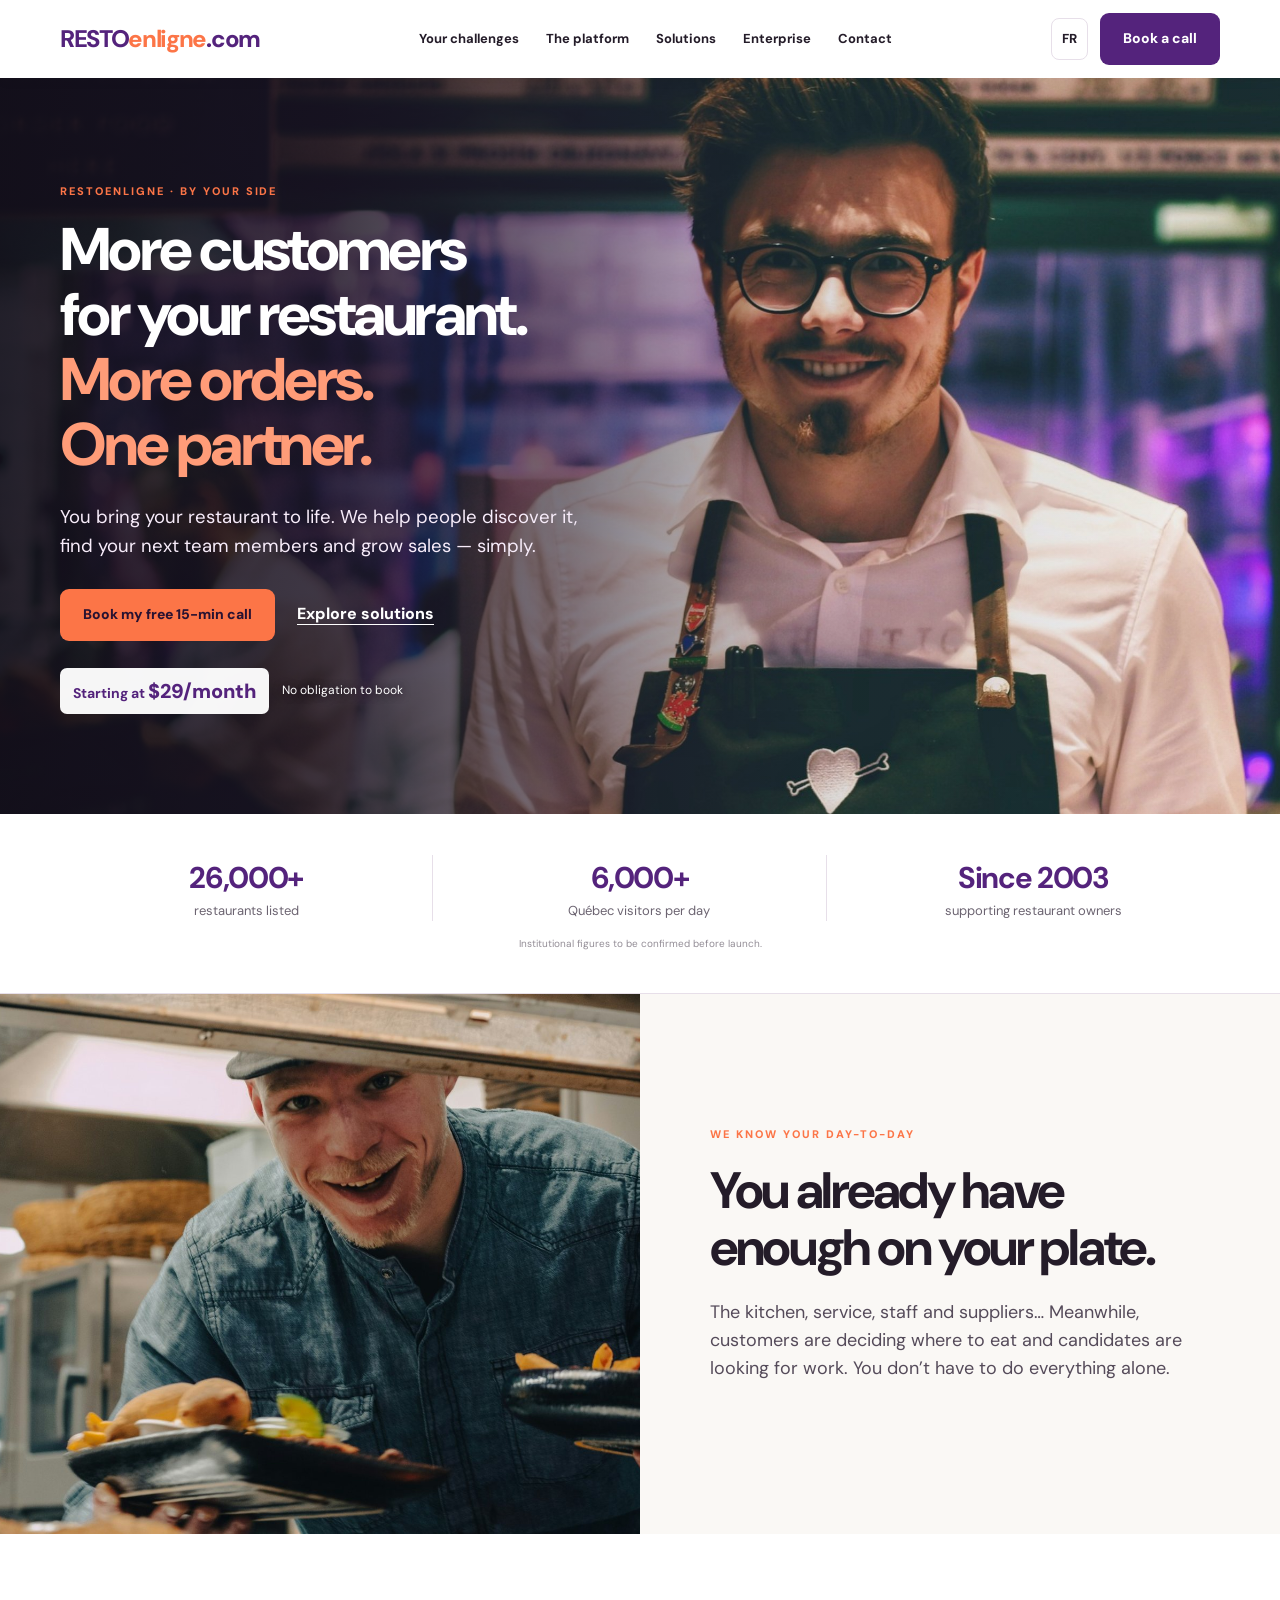
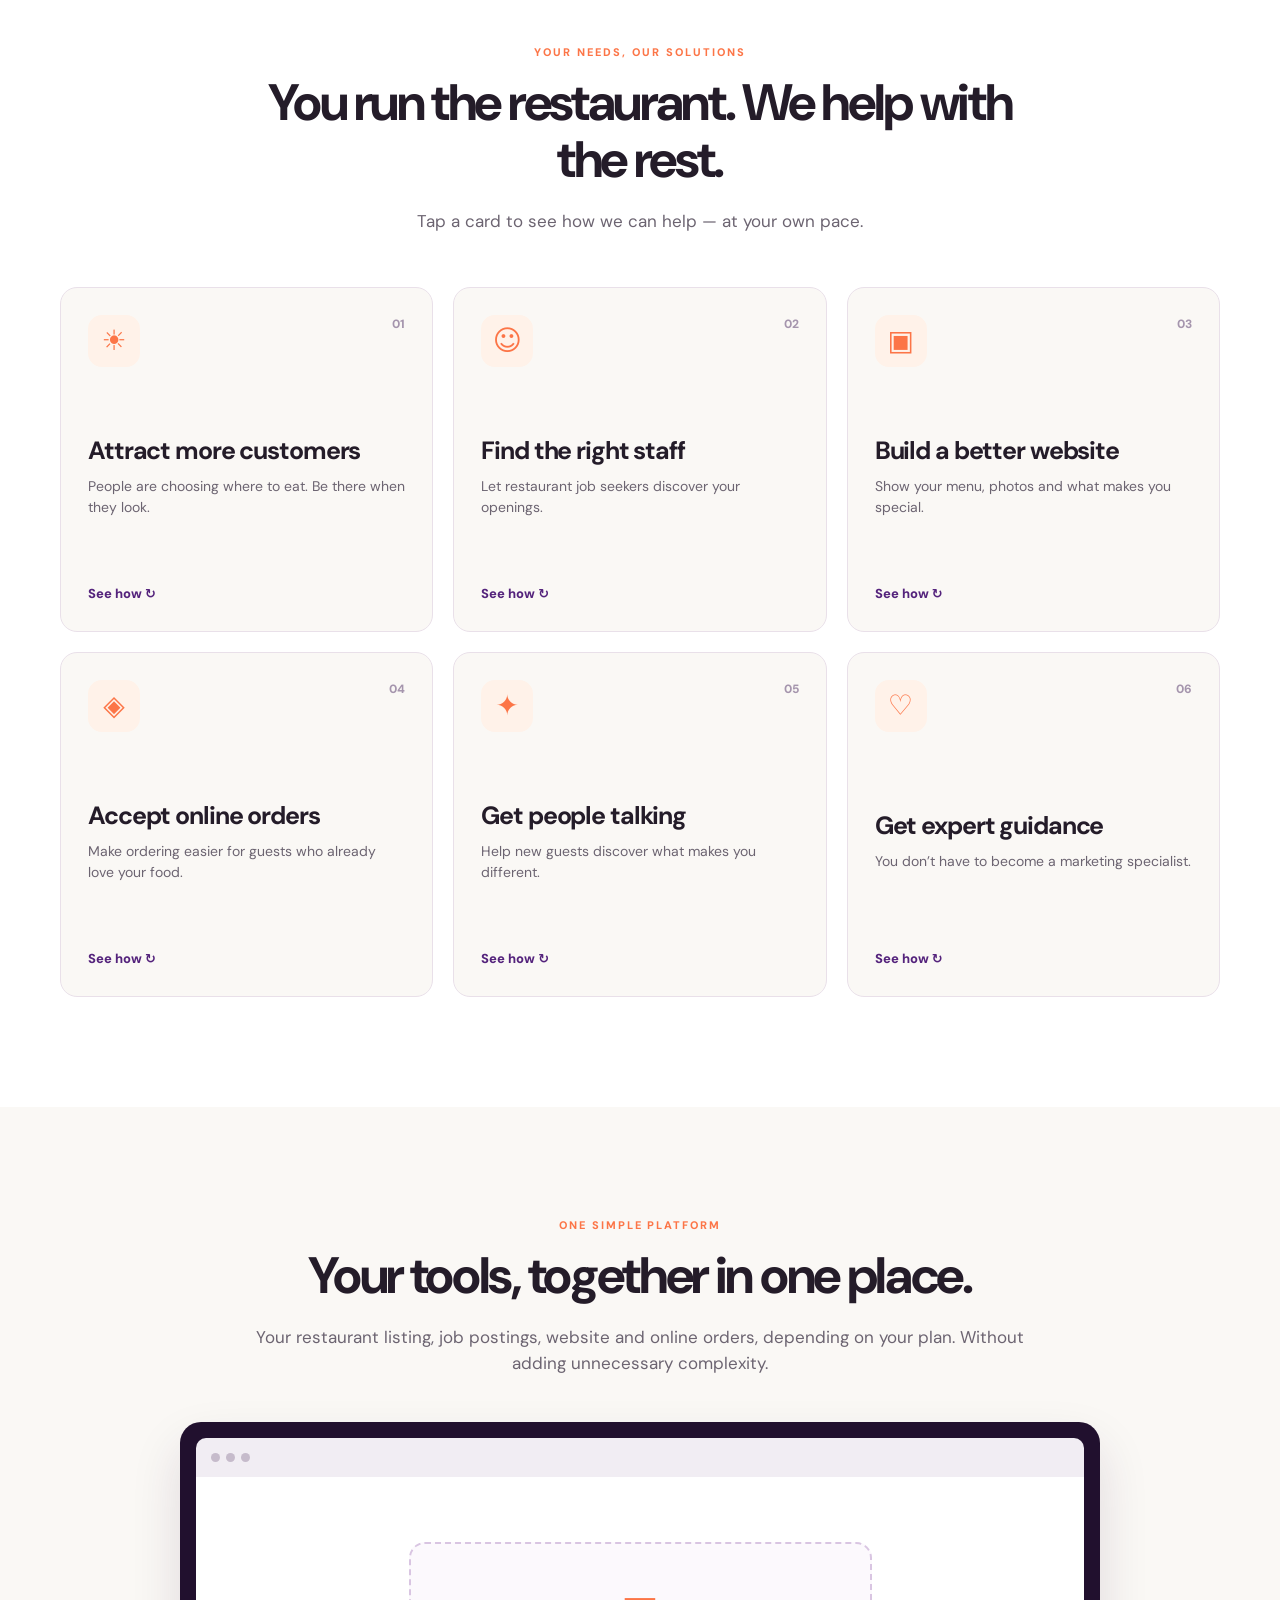
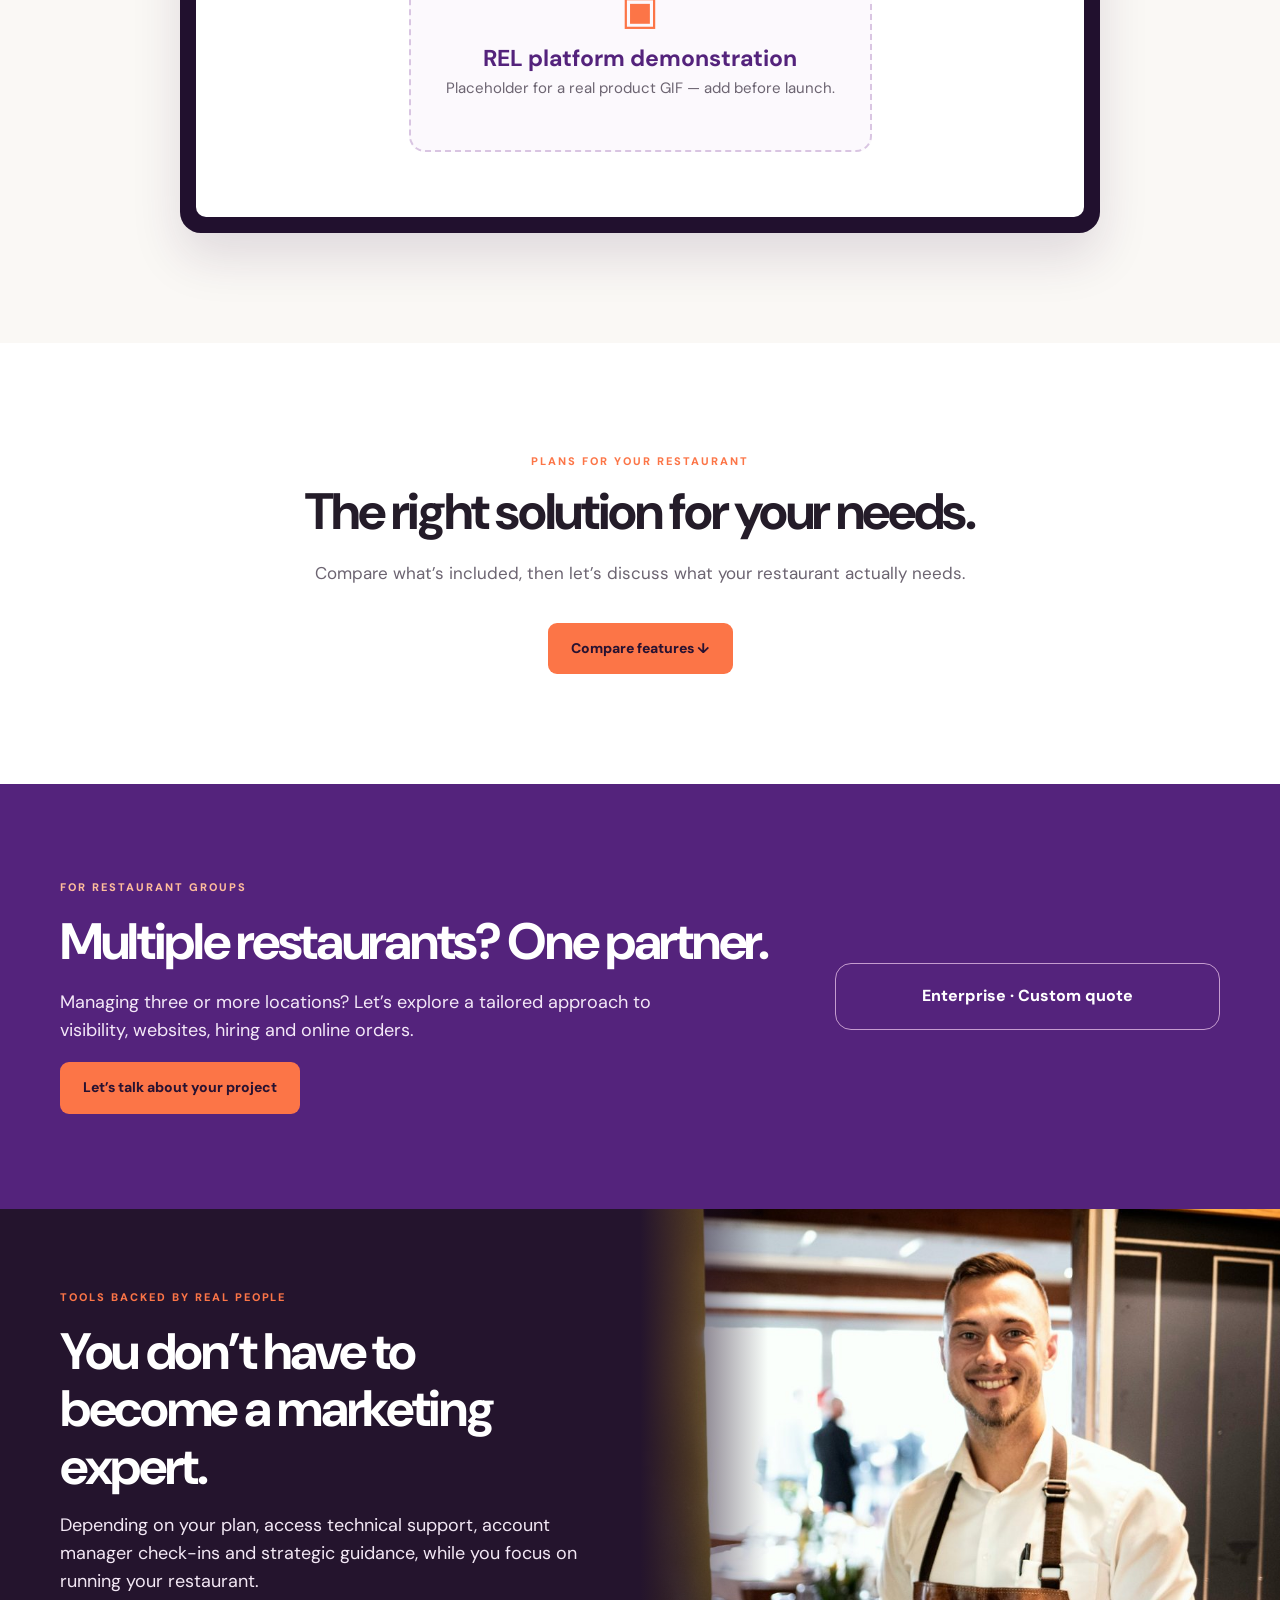
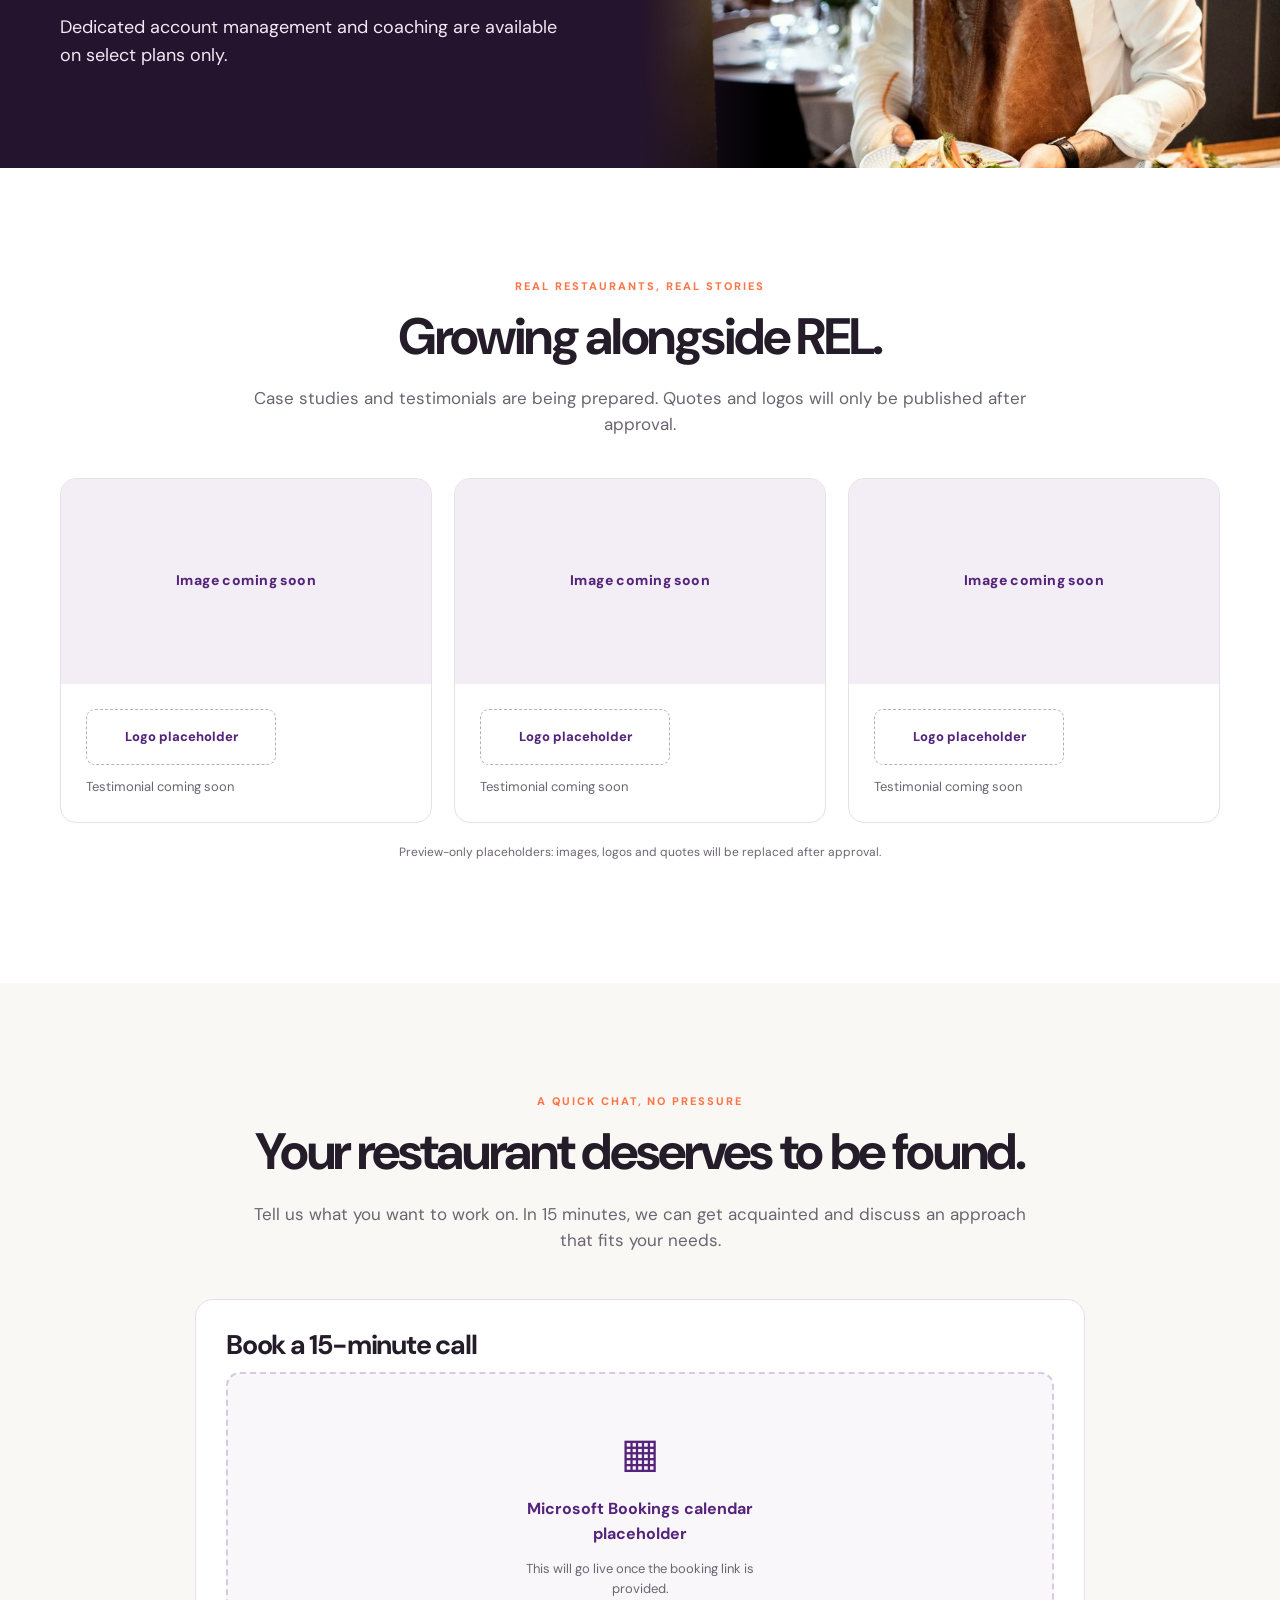
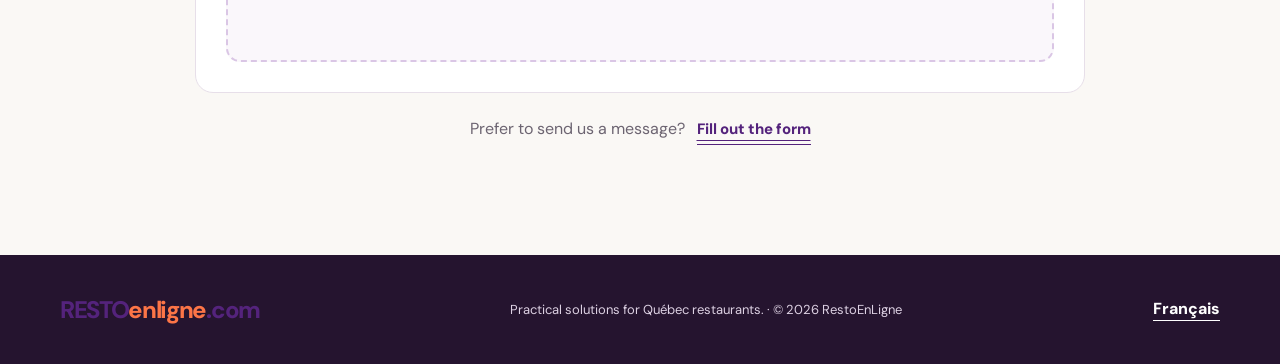
==== commit 3a00dae0: "Update index.html" ====
--- a/en/index.html
+++ b/en/index.html
@@ -1,7 +1,7 @@
 <!DOCTYPE html>
 <html lang="en-CA"><head><meta charset="utf-8"/><meta content="width=device-width,initial-scale=1" name="viewport"/><meta content="#54237C" name="theme-color"/><meta content="noindex,nofollow" name="robots"/><title>Restaurant Visibility, Websites &amp; Online Ordering | RestoEnLigne</title><meta content="RestoEnLigne helps Québec restaurants with online visibility, hiring, restaurant websites and online orders. Free listing, plans from $29/month." name="description"/><meta content="website" property="og:type"/><meta content="Restaurant Visibility, Websites &amp; Online Ordering | RestoEnLigne" property="og:title"/><meta content="RestoEnLigne helps Québec restaurants with online visibility, hiring, restaurant websites and online orders. Free listing, plans from $29/month." property="og:description"/><link href="../assets/styles.css" rel="stylesheet"/><link as="image" href="../assets/hero-restaurateur.jpg" rel="preload"/><link href="https://restoenligne.com/restaurateurs/fr/" hreflang="fr-CA" rel="alternate"/><link href="https://restoenligne.com/restaurateurs/en/" hreflang="en-CA" rel="alternate"/><!-- Replace canonical/hreflang with actual deployment URLs when approved. Noindex stays on for review. --></head><body>
 <a class="skip" href="#main">Skip to content</a><header class="header"><div class="nav container"><a aria-label="RestoEnLigne" class="logo" href="#top">RESTO<span>enligne</span>.com</a><nav aria-label="Main navigation" class="links" id="navigation"><a href="#defis">Your challenges</a><a href="#plateforme">The platform</a><a href="#solutions">Solutions</a><a href="#entreprise">Enterprise</a><a href="#contact">Contact</a></nav><div class="nav-right"><a class="lang" href="../fr/" hreflang="fr-CA">FR</a><a class="btn purple nav-cta" href="#contact">Book a call</a><button aria-controls="navigation" aria-expanded="false" aria-label="Menu" class="menu-button" type="button">☰</button></div></div></header>
-<main id="main"><section class="hero hero-immersive" id="top" aria-labelledby="hero-title"><div class="hero-container"><div class="hero-copy"><div class="eyebrow">RestoEnLigne · by your side</div><h1 id="hero-title">More customers for your restaurant.<em>More orders. One partner.</em></h1><p class="hero-desc">You bring your restaurant to life. We help people discover it, find your next team members and grow sales — simply.</p><div class="hero-actions"><a class="btn orange" href="#contact">Book my free 15-min call</a><a class="text-link" href="#defis">Explore solutions</a></div><div class="hero-pricing" aria-label="Plans starting at 29 dollars per month"><span class="hero-price">Starting at <strong>$29/month</strong></span><span class="hero-free">Free basic listing available · No obligation to book</span></div></div></div></section>
+<main id="main"><section class="hero hero-immersive" id="top" aria-labelledby="hero-title"><div class="hero-container"><div class="hero-copy"><div class="eyebrow">RestoEnLigne · by your side</div><h1 id="hero-title">More customers for your restaurant.<em>More orders. One partner.</em></h1><p class="hero-desc">You bring your restaurant to life. We help people discover it, find your next team members and grow sales — simply.</p><div class="hero-actions"><a class="btn orange" href="#contact">Book my free 15-min call</a><a class="text-link" href="#defis">Explore solutions</a></div><div class="hero-pricing" aria-label="Plans starting at 29 dollars per month"><span class="hero-price">Starting at <strong>$29/month</strong></span><span class="hero-free">No obligation to book</span></div></div></div></section>
 <section aria-label="RestoEnLigne" class="stats"><div class="container"><div class="stats-grid"><div class="stat"><strong>26,000+</strong><span>restaurants listed</span></div><div class="stat"><strong>6,000+</strong><span>Québec visitors per day</span></div><div class="stat"><strong>Since 2003</strong><span>supporting restaurant owners</span></div></div><p class="internal">Institutional figures to be confirmed before launch.</p></div></section>
 <section class="split-band" id="defis"><div class="photo"><img alt="Restaurant worker preparing food in a kitchen" loading="lazy" src="../assets/cuisine-commandes.jpg"/></div><div class="copy"><div class="eyebrow">We know your day-to-day</div><h2>You already have enough on your plate.</h2><p>The kitchen, service, staff and suppliers… Meanwhile, customers are deciding where to eat and candidates are looking for work. You don’t have to do everything alone.</p></div></section>
 <section class="section cards-section" id="solutions"><div class="container"><div class="intro"><div class="eyebrow">Your needs, our solutions</div><h2>You run the restaurant. We help with the rest.</h2><p>Tap a card to see how we can help — at your own pace.</p></div><div class="cards-grid"><article class="flip" id="card-clients"><div class="flip-inner"><div class="face front"><div class="card-top"><span aria-hidden="true" class="card-icon">☀</span><span class="card-num">01</span></div><div><h3>Attract more customers</h3><p>People are choosing where to eat. Be there when they look.</p></div><span class="card-action">See how ↻</span></div><div class="face back"><div><small>A solution worth considering</small><div class="plan">Essential · Spotlight</div><h3>Help customers discover you online.</h3><p>An optimized RestoEnLigne listing helps people find your restaurant. Spotlight offers a free basic listing to get started.</p></div><span class="card-action">Back ↻</span></div></div><button aria-label="Attract more customers — See how" aria-pressed="false" class="flip-button" type="button"></button><a aria-label="Let’s talk: Attract more customers" class="card-link" data-need="clients" href="#contact">Let’s talk ↗</a></article><article class="flip" id="card-staff"><div class="flip-inner"><div class="face front"><div class="card-top"><span aria-hidden="true" class="card-icon">☺</span><span class="card-num">02</span></div><div><h3>Find the right staff</h3><p>Let restaurant job seekers discover your openings.</p></div><span class="card-action">See how ↻</span></div><div class="face back"><div><small>A solution worth considering</small><div class="plan">Essential</div><h3>Your job openings, easier to find.</h3><p>Publish job postings on RestoEnLigne so they can be discovered through search engines, subject to indexing criteria.</p></div><span class="card-action">Back ↻</span></div></div><button aria-label="Find the right staff — See how" aria-pressed="false" class="flip-button" type="button"></button><a aria-label="Let’s talk: Find the right staff" class="card-link" data-need="staff" href="#contact">Let’s talk ↗</a></article><article class="flip" id="card-website"><div class="flip-inner"><div class="face front"><div class="card-top"><span aria-hidden="true" class="card-icon">▣</span><span class="card-num">03</span></div><div><h3>Build a better website</h3><p>Show your menu, photos and what makes you special.</p></div><span class="card-action">See how ↻</span></div><div class="face back"><div><small>A solution worth considering</small><div class="plan">Visibility</div><h3>A website worthy of your food.</h3><p>A custom restaurant website featuring your menu, photos and all the information customers need.</p></div><span class="card-action">Back ↻</span></div></div><button aria-label="Build a better website — See how" aria-pressed="false" class="flip-button" type="button"></button><a aria-label="Let’s talk: Build a better website" class="card-link" data-need="website" href="#contact">Let’s talk ↗</a></article><article class="flip" id="card-orders"><div class="flip-inner"><div class="face front"><div class="card-top"><span aria-hidden="true" class="card-icon">◈</span><span class="card-num">04</span></div><div><h3>Accept online orders</h3><p>Make ordering easier for guests who already love your food.</p></div><span class="card-action">See how ↻</span></div><div class="face back"><div><small>A solution worth considering</small><div class="plan">Performance</div><h3>Make direct ordering easier.</h3><p>A dedicated restaurant page and an online ordering module. A 10% fee applies to online orders.</p></div><span class="card-action">Back ↻</span></div></div><button aria-label="Accept online orders — See how" aria-pressed="false" class="flip-button" type="button"></button><a aria-label="Let’s talk: Accept online orders" class="card-link" data-need="orders" href="#contact">Let’s talk ↗</a></article><article class="flip" id="card-marketing"><div class="flip-inner"><div class="face front"><div class="card-top"><span aria-hidden="true" class="card-icon">✦</span><span class="card-num">05</span></div><div><h3>Get people talking</h3><p>Help new guests discover what makes you different.</p></div><span class="card-action">See how ↻</span></div><div class="face back"><div><small>A solution worth considering</small><div class="plan">All-in-One · let’s discuss</div><h3>Put your restaurant in the spotlight.</h3><p>Promotional pages are included with All-in-One. Local marketing and creator partnerships can be discussed based on your goals.</p></div><span class="card-action">Back ↻</span></div></div><button aria-label="Get people talking — See how" aria-pressed="false" class="flip-button" type="button"></button><a aria-label="Let’s talk: Get people talking" class="card-link" data-need="marketing" href="#contact">Let’s talk ↗</a></article><article class="flip" id="card-coaching"><div class="flip-inner"><div class="face front"><div class="card-top"><span aria-hidden="true" class="card-icon">♡</span><span class="card-num">06</span></div><div><h3>Get expert guidance</h3><p>You don’t have to become a marketing specialist.</p></div><span class="card-action">See how ↻</span></div><div class="face back"><div><small>A solution worth considering</small><div class="plan">Select annual plans</div><h3>Useful tools, real people.</h3><p>Chat and email support starting with Essential. Account management and coaching are available on select annual plans only.</p></div><span class="card-action">Back ↻</span></div></div><button aria-label="Get expert guidance — See how" aria-pressed="false" class="flip-button" type="button"></button><a aria-label="Let’s talk: Get expert guidance" class="card-link" data-need="coaching" href="#contact">Let’s talk ↗</a></article></div></div></section>
@@ -11,4 +11,4 @@
 <section class="human"><div class="human-copy"><div class="eyebrow">Tools backed by real people</div><h2>You don’t have to become a marketing expert.</h2><p>Depending on your plan, access technical support, account manager check-ins and strategic guidance, while you focus on running your restaurant.</p><p class="footnote">Dedicated account management and coaching are available on select plans only.</p></div><div class="human-photo"><img alt="Restaurant staff member in the dining area" loading="lazy" src="../assets/service-equipe.jpg"/></div></section>
 <section class="section stories" data-status="placeholder" id="temoignages"><div class="container"><div class="intro"><div class="eyebrow">Real restaurants, real stories</div><h2>Growing alongside REL.</h2><p>Case studies and testimonials are being prepared. Quotes and logos will only be published after approval.</p></div><div class="stories-grid"><article class="story" data-restaurant="Eila Bistrot"><div aria-label="Image coming soon" class="story-photo" role="img"><span class="image-placeholder-label">Image coming soon</span></div><div class="story-body"><div aria-label="Eila Bistrot logo coming soon" class="story-logo-placeholder" role="img"><span>Logo placeholder</span></div><p>Testimonial coming soon</p></div></article><article class="story" data-restaurant="La Boulangerie Moderne"><div aria-label="Image coming soon" class="story-photo" role="img"><span class="image-placeholder-label">Image coming soon</span></div><div class="story-body"><div aria-label="La Boulangerie Moderne logo coming soon" class="story-logo-placeholder" role="img"><span>Logo placeholder</span></div><p>Testimonial coming soon</p></div></article><article class="story" data-restaurant="Your restaurant here"><div aria-label="Image coming soon" class="story-photo" role="img"><span class="image-placeholder-label">Image coming soon</span></div><div class="story-body"><div aria-label="Your restaurant here logo coming soon" class="story-logo-placeholder" role="img"><span>Logo placeholder</span></div><p>Testimonial coming soon</p></div></article></div><p class="stories-note">Preview-only placeholders: images, logos and quotes will be replaced after approval.</p></div></section>
 <section class="section contact" id="contact"><div class="container"><div class="intro"><div class="eyebrow">A quick chat, no pressure</div><h2>Your restaurant deserves to be found.</h2><p>Tell us what you want to work on. In 15 minutes, we can get acquainted and discuss an approach that fits your needs.</p></div><div class="contact-stack"><div class="contact-panel booking-panel"><h3>Book a 15-minute call</h3><div class="booking-placeholder"><span aria-hidden="true">▦</span><strong>Microsoft Bookings calendar placeholder</strong><p>This will go live once the booking link is provided.</p></div></div><div class="form-toggle-wrap"><p>Prefer to send us a message?</p><button aria-controls="form-reveal" aria-expanded="false" class="text-link form-toggle" id="form-toggle" type="button">Fill out the form</button></div><div class="contact-panel form-reveal" hidden="" id="form-reveal"><h3>Contact form</h3><p class="footnote">Share your contact details and what you would like help with.</p><form id="contact-form"><div class="form-grid"><div class="field"><label for="first">First name *</label><input autocomplete="given-name" id="first" maxlength="80" name="first" required=""/></div><div class="field"><label for="email">Email *</label><input autocomplete="email" id="email" maxlength="254" name="email" required="" type="email"/></div><div class="field"><label for="phone">Phone number *</label><input autocomplete="tel" id="phone" inputmode="tel" name="phone" pattern="[+0-9 ()-]{7,24}" required="" title="7 to 24 characters: numbers, +, spaces, parentheses and dashes" type="tel"/></div><div class="field"><label for="restaurant">Restaurant name *</label><input autocomplete="organization" id="restaurant" maxlength="130" name="restaurant" required=""/></div><div class="field wide"><label for="locations">Number of locations (optional)</label><select id="locations" name="locations"><option value="">—</option><option>1</option><option>2</option><option>3–5</option><option>6+</option></select></div><div class="field wide"><label for="need">What do you need help with most? *</label><select id="need" name="need" required=""><option value="">Choose a need</option><option value="clients">Attract more customers</option><option value="staff">Find restaurant staff</option><option value="website">Create or improve my website</option><option value="orders">Accept online orders</option><option value="marketing">Get people talking about my restaurant</option><option value="coaching">Get coaching / guidance</option><option value="multiple">Several needs</option><option value="other">Other</option></select></div><div class="field wide hidden" id="other-wrap"><label for="other">Tell us more</label><textarea id="other" name="other"></textarea></div></div><button class="btn purple" style="margin-top:22px" type="submit">Send my request</button><p class="privacy-note">Demo form: nothing is being sent yet. Connect to a CRM and add a privacy policy before launch.</p><p><a aria-disabled="true" class="text-link footnote" href="#" onclick="return false">Privacy policy (link pending)</a></p><p class="form-msg" hidden="" id="form-msg" role="status" tabindex="-1">Demo form only: your message has not been sent.</p></form></div></div></div></section></main>
-<footer class="footer"><div class="container"><a class="logo" href="#top">RESTO<span>enligne</span>.com</a><p>Practical solutions for Québec restaurants. · © 2026 RestoEnLigne</p><a class="text-link" href="../fr/">Français</a></div></footer><script defer="" src="../assets/site.js"></script></body></html>+<footer class="footer"><div class="container"><a class="logo" href="#top">RESTO<span>enligne</span>.com</a><p>Practical solutions for Québec restaurants. · © 2026 RestoEnLigne</p><a class="text-link" href="../fr/">Français</a></div></footer><script defer="" src="../assets/site.js"></script></body></html>
